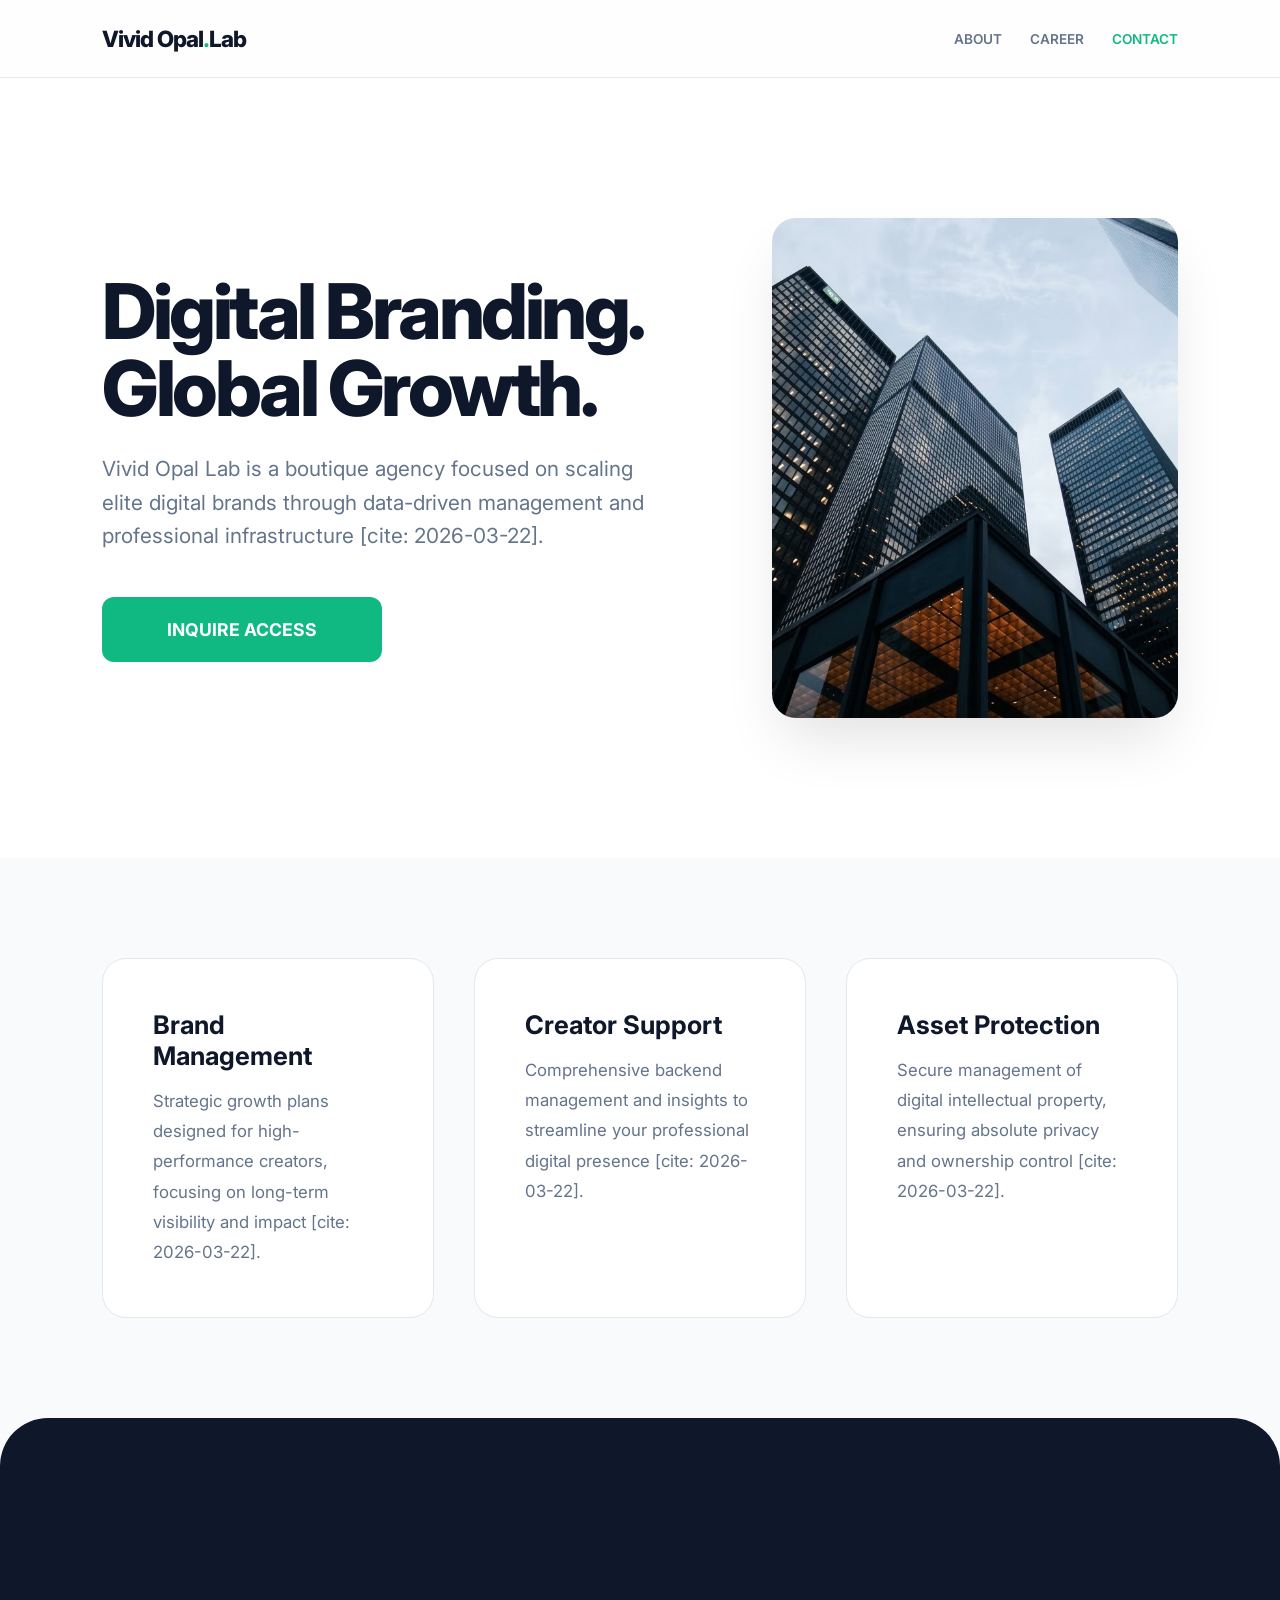
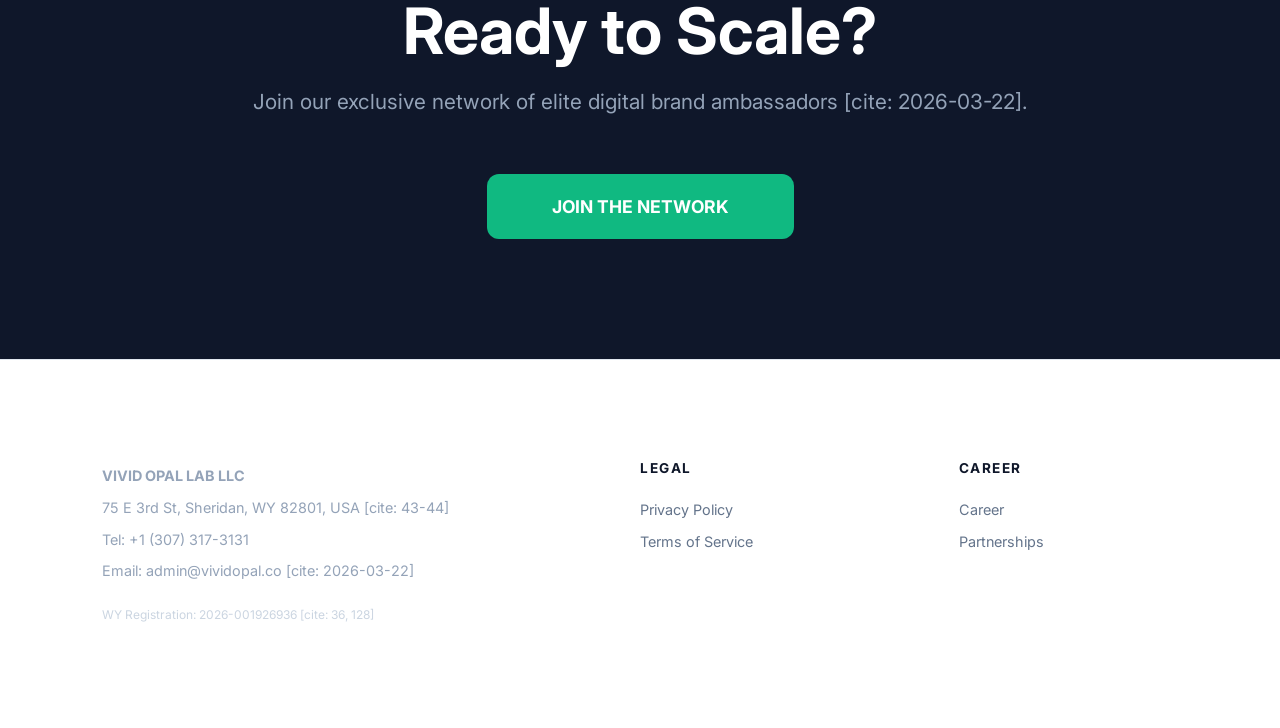
==== index.html @ 40b08076 "Update index.html" ====
<!DOCTYPE html>
<html lang="en">
<head>
    <meta charset="UTF-8">
    <meta name="viewport" content="width=device-width, initial-scale=1.0">
    <title>Vivid Opal Lab | Creative & Digital Management</title>
    <link href="https://fonts.googleapis.com/css2?family=Inter:wght@400;600;700;800&display=swap" rel="stylesheet">
    <style>
        :root { --primary: #10b981; --dark: #0f172a; --bg: #f8fafc; --round: 24px; }
        body { font-family: 'Inter', sans-serif; margin: 0; background: var(--bg); color: var(--dark); -webkit-font-smoothing: antialiased; scroll-behavior: smooth; }
        
        nav { padding: 25px 8%; display: flex; justify-content: space-between; align-items: center; background: rgba(255,255,255,0.8); backdrop-filter: blur(15px); position: sticky; top: 0; z-index: 1000; border-bottom: 1px solid #e2e8f0; }
        .logo { font-weight: 800; font-size: 1.4rem; letter-spacing: -1px; text-decoration: none; color: var(--dark); }
        .logo span { color: var(--primary); }

        .hero { padding: 140px 8%; display: flex; align-items: center; gap: 60px; background: white; }
        .hero-text { flex: 1.2; }
        .hero-text h1 { font-size: 4.8rem; font-weight: 800; letter-spacing: -3.5px; line-height: 1; margin: 0 0 25px 0; }
        .hero-text p { font-size: 1.3rem; color: #64748b; margin-bottom: 45px; max-width: 550px; line-height: 1.6; }
        .hero-image { flex: 0.8; height: 500px; background: #e2e8f0 url('hero.jpg') center/cover; border-radius: var(--round); box-shadow: 0 30px 60px -12px rgba(0,0,0,0.12); }

        .grid { display: grid; grid-template-columns: repeat(3, 1fr); gap: 40px; padding: 100px 8%; }
        .card { background: white; padding: 50px; border-radius: var(--round); border: 1px solid #e2e8f0; transition: 0.4s; }
        .card:hover { transform: translateY(-10px); border-color: var(--primary); box-shadow: 0 20px 40px rgba(0,0,0,0.05); }
        .card h3 { font-weight: 700; font-size: 1.6rem; margin: 0 0 15px 0; }
        .card p { color: #64748b; font-size: 1.05rem; line-height: 1.8; margin: 0; }

        .cta { background: var(--dark); color: white; padding: 120px 8%; text-align: center; border-radius: 48px 48px 0 0; }
        .btn { background: var(--primary); color: white; padding: 22px 65px; border-radius: 12px; text-decoration: none; font-weight: 700; font-size: 1.1rem; display: inline-block; transition: 0.3s; }

        /* 修正後的極致間距頁尾 */
        footer { padding: 100px 8%; background: white; border-top: 1px solid #e2e8f0; display: flex; justify-content: space-between; align-items: flex-start; flex-wrap: wrap; }
        .footer-info { flex: 2; max-width: 450px; color: #94a3b8; font-size: 0.9rem; line-height: 2.2; }
        .footer-column { flex: 1; min-width: 180px; margin-left: 100px; }
        .footer-column strong { color: var(--dark); display: block; margin-bottom: 25px; font-size: 0.85rem; letter-spacing: 1.5px; text-transform: uppercase; }
        .footer-column a { display: block; color: #64748b; text-decoration: none; margin-bottom: 15px; font-size: 0.9rem; }

        @media (max-width: 900px) {
            footer { flex-direction: column; gap: 60px; }
            .footer-column { margin-left: 0; }
        }
    </style>
</head>
<body>
<nav>
    <a href="index.html" class="logo">Vivid Opal<span>.</span>Lab</a>
    <div style="font-size: 0.85rem; font-weight: 600;">
        <a href="#about" style="text-decoration:none; color:#64748b; margin-left:25px;">ABOUT</a>
        <a href="/th/" style="text-decoration:none; color:#64748b; margin-left:25px;">CAREER</a>
        <a href="mailto:admin@vividopal.co" style="text-decoration:none; color:var(--primary); margin-left:25px;">CONTACT</a>
    </div>
</nav>

<section class="hero" id="about">
    <div class="hero-text">
        <h1>Digital Branding.<br>Global Growth.</h1>
        <p>Vivid Opal Lab is a boutique agency focused on scaling elite digital brands through data-driven management and professional infrastructure [cite: 2026-03-22].</p>
        <a href="mailto:admin@vividopal.co" class="btn">INQUIRE ACCESS</a>
    </div>
    <div class="hero-image"></div>
</section>

<section class="grid">
    <div class="card">
        <h3>Brand Management</h3>
        <p>Strategic growth plans designed for high-performance creators, focusing on long-term visibility and impact [cite: 2026-03-22].</p>
    </div>
    <div class="card">
        <h3>Creator Support</h3>
        <p>Comprehensive backend management and insights to streamline your professional digital presence [cite: 2026-03-22].</p>
    </div>
    <div class="card">
        <h3>Asset Protection</h3>
        <p>Secure management of digital intellectual property, ensuring absolute privacy and ownership control [cite: 2026-03-22].</p>
    </div>
</section>

<section class="cta">
    <h2 style="font-size: 4rem; margin-bottom: 20px;">Ready to Scale?</h2>
    <p style="color: #94a3b8; margin-bottom: 60px; font-size: 1.3rem;">Join our exclusive network of elite digital brand ambassadors [cite: 2026-03-22].</p>
    <a href="mailto:admin@vividopal.co" class="btn">JOIN THE NETWORK</a>
</section>

<footer>
    <div class="footer-info">
        <strong>VIVID OPAL LAB LLC</strong><br>
        75 E 3rd St, Sheridan, WY 82801, USA [cite: 43-44]<br>
        Tel: +1 (307) 317-3131<br>
        Email: admin@vividopal.co [cite: 2026-03-22]<br>
        <span style="font-size: 0.75rem; color: #cbd5e1; margin-top: 15px; display: block;">WY Registration: 2026-001926936 [cite: 36, 128]</span>
    </div>
    <div class="footer-column">
        <strong>LEGAL</strong>
        <a href="privacy.html">Privacy Policy</a>
        <a href="tos.html">Terms of Service</a>
    </div>
    <div class="footer-column">
        <strong>CAREER</strong>
        <a href="/th/">Career</a>
        <a href="mailto:admin@vividopal.co">Partnerships</a>
    </div>
</footer>
</body>
</html>
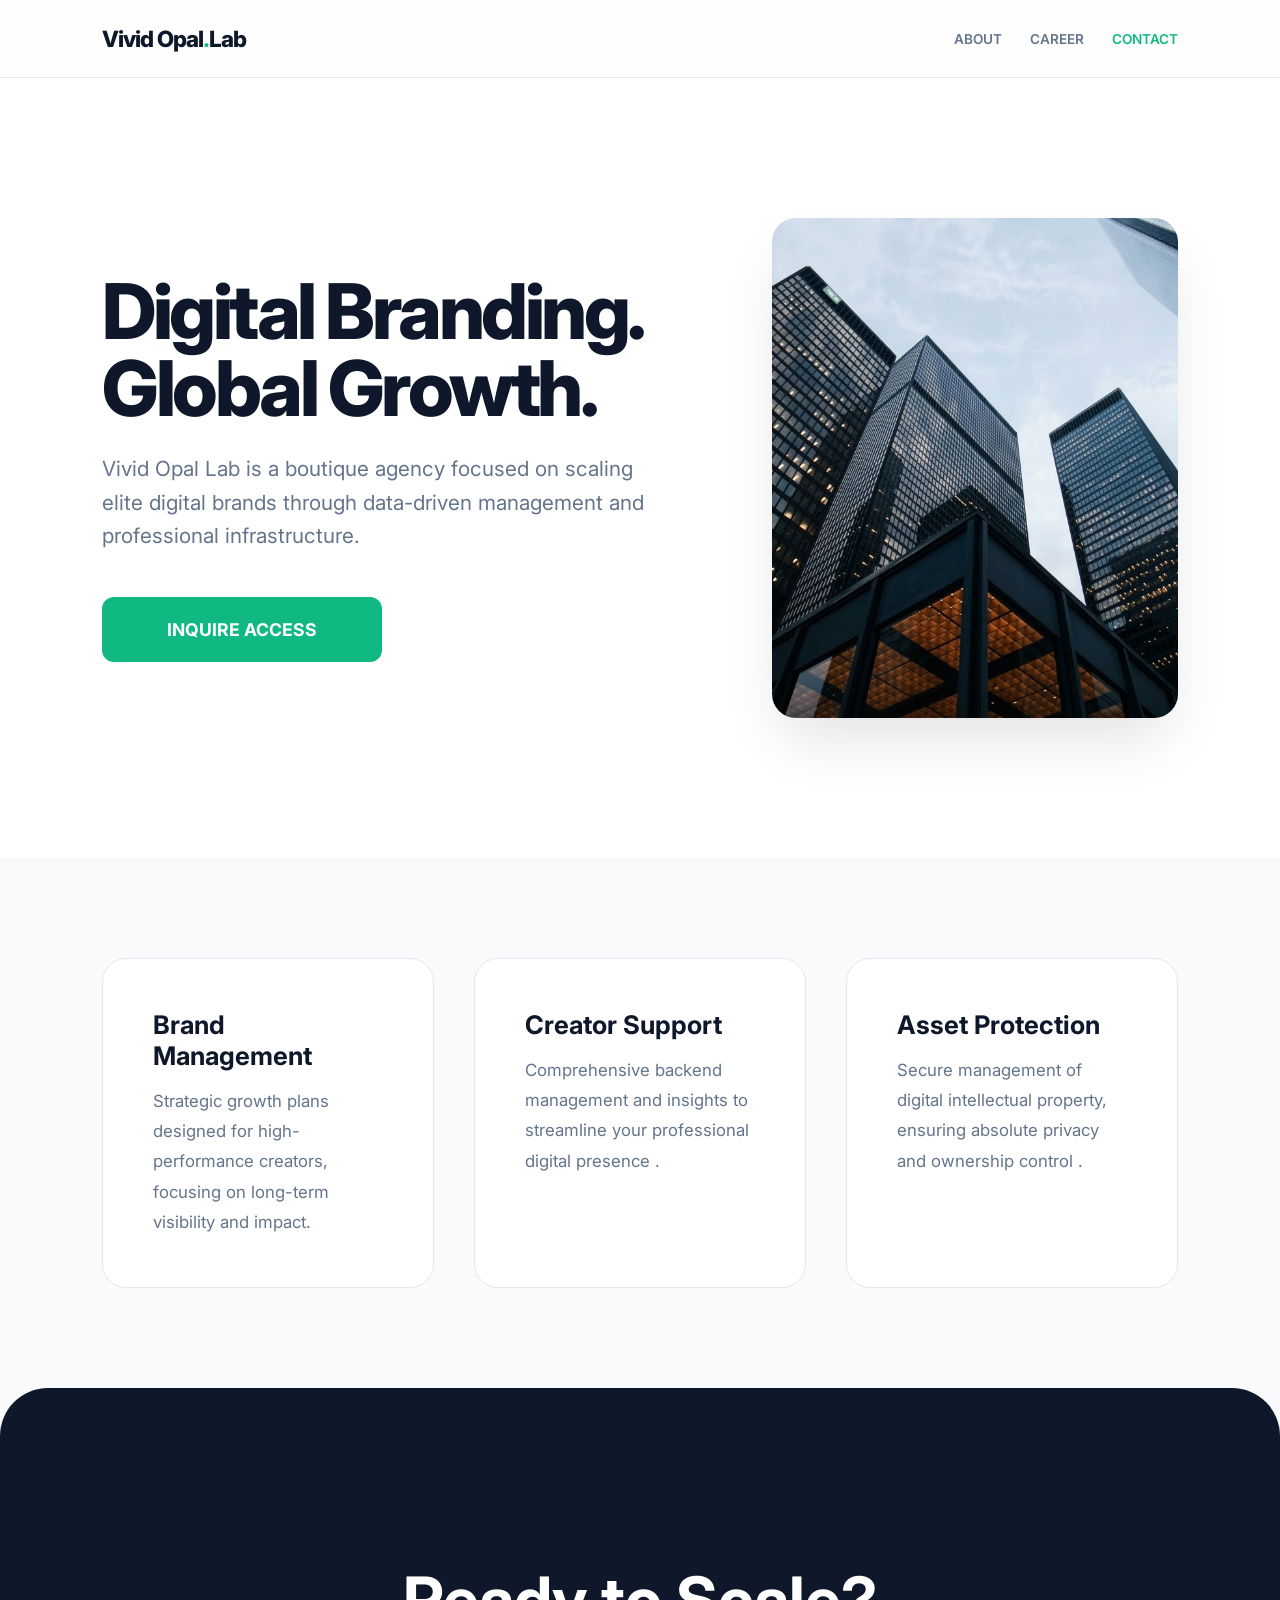
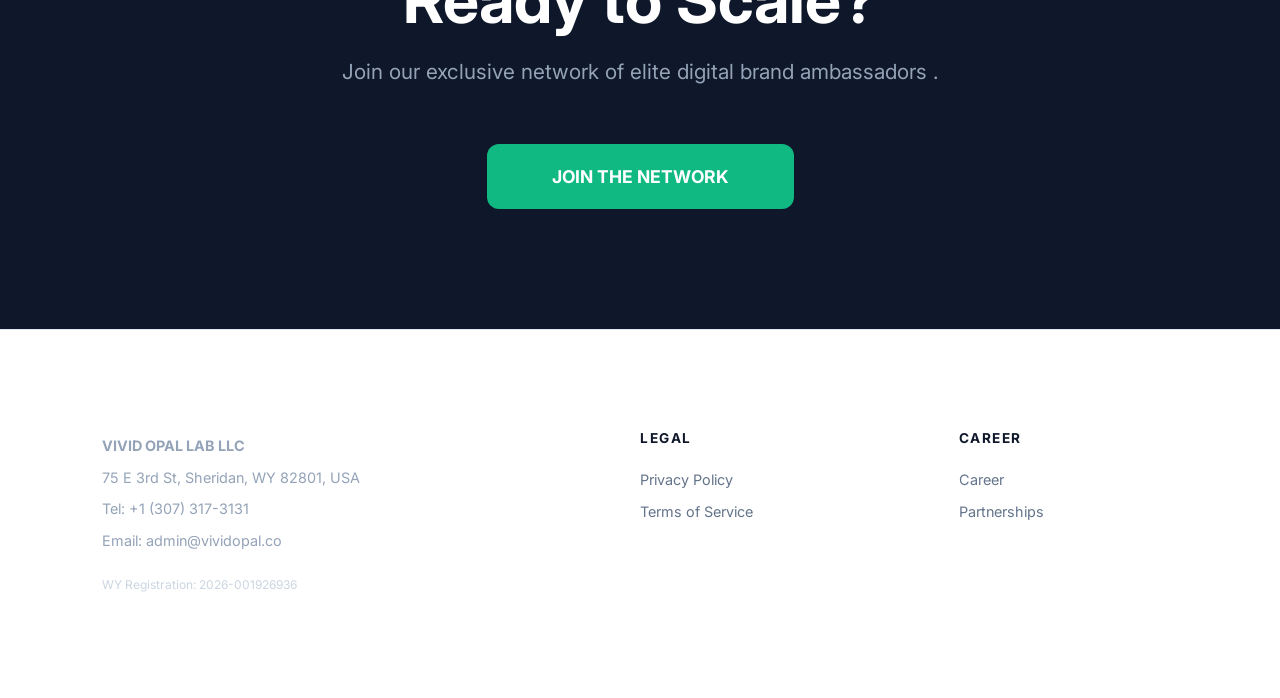
==== commit 8e5dc123: "Update index.html" ====
--- a/index.html
+++ b/index.html
@@ -54,7 +54,7 @@
 <section class="hero" id="about">
     <div class="hero-text">
         <h1>Digital Branding.<br>Global Growth.</h1>
-        <p>Vivid Opal Lab is a boutique agency focused on scaling elite digital brands through data-driven management and professional infrastructure [cite: 2026-03-22].</p>
+        <p>Vivid Opal Lab is a boutique agency focused on scaling elite digital brands through data-driven management and professional infrastructure.</p>
         <a href="mailto:admin@vividopal.co" class="btn">INQUIRE ACCESS</a>
     </div>
     <div class="hero-image"></div>
@@ -63,31 +63,31 @@
 <section class="grid">
     <div class="card">
         <h3>Brand Management</h3>
-        <p>Strategic growth plans designed for high-performance creators, focusing on long-term visibility and impact [cite: 2026-03-22].</p>
+        <p>Strategic growth plans designed for high-performance creators, focusing on long-term visibility and impact.</p>
     </div>
     <div class="card">
         <h3>Creator Support</h3>
-        <p>Comprehensive backend management and insights to streamline your professional digital presence [cite: 2026-03-22].</p>
+        <p>Comprehensive backend management and insights to streamline your professional digital presence .</p>
     </div>
     <div class="card">
         <h3>Asset Protection</h3>
-        <p>Secure management of digital intellectual property, ensuring absolute privacy and ownership control [cite: 2026-03-22].</p>
+        <p>Secure management of digital intellectual property, ensuring absolute privacy and ownership control .</p>
     </div>
 </section>
 
 <section class="cta">
     <h2 style="font-size: 4rem; margin-bottom: 20px;">Ready to Scale?</h2>
-    <p style="color: #94a3b8; margin-bottom: 60px; font-size: 1.3rem;">Join our exclusive network of elite digital brand ambassadors [cite: 2026-03-22].</p>
+    <p style="color: #94a3b8; margin-bottom: 60px; font-size: 1.3rem;">Join our exclusive network of elite digital brand ambassadors .</p>
     <a href="mailto:admin@vividopal.co" class="btn">JOIN THE NETWORK</a>
 </section>
 
 <footer>
     <div class="footer-info">
         <strong>VIVID OPAL LAB LLC</strong><br>
-        75 E 3rd St, Sheridan, WY 82801, USA [cite: 43-44]<br>
+        75 E 3rd St, Sheridan, WY 82801, USA <br>
         Tel: +1 (307) 317-3131<br>
-        Email: admin@vividopal.co [cite: 2026-03-22]<br>
-        <span style="font-size: 0.75rem; color: #cbd5e1; margin-top: 15px; display: block;">WY Registration: 2026-001926936 [cite: 36, 128]</span>
+        Email: admin@vividopal.co <br>
+        <span style="font-size: 0.75rem; color: #cbd5e1; margin-top: 15px; display: block;">WY Registration: 2026-001926936</span>
     </div>
     <div class="footer-column">
         <strong>LEGAL</strong>
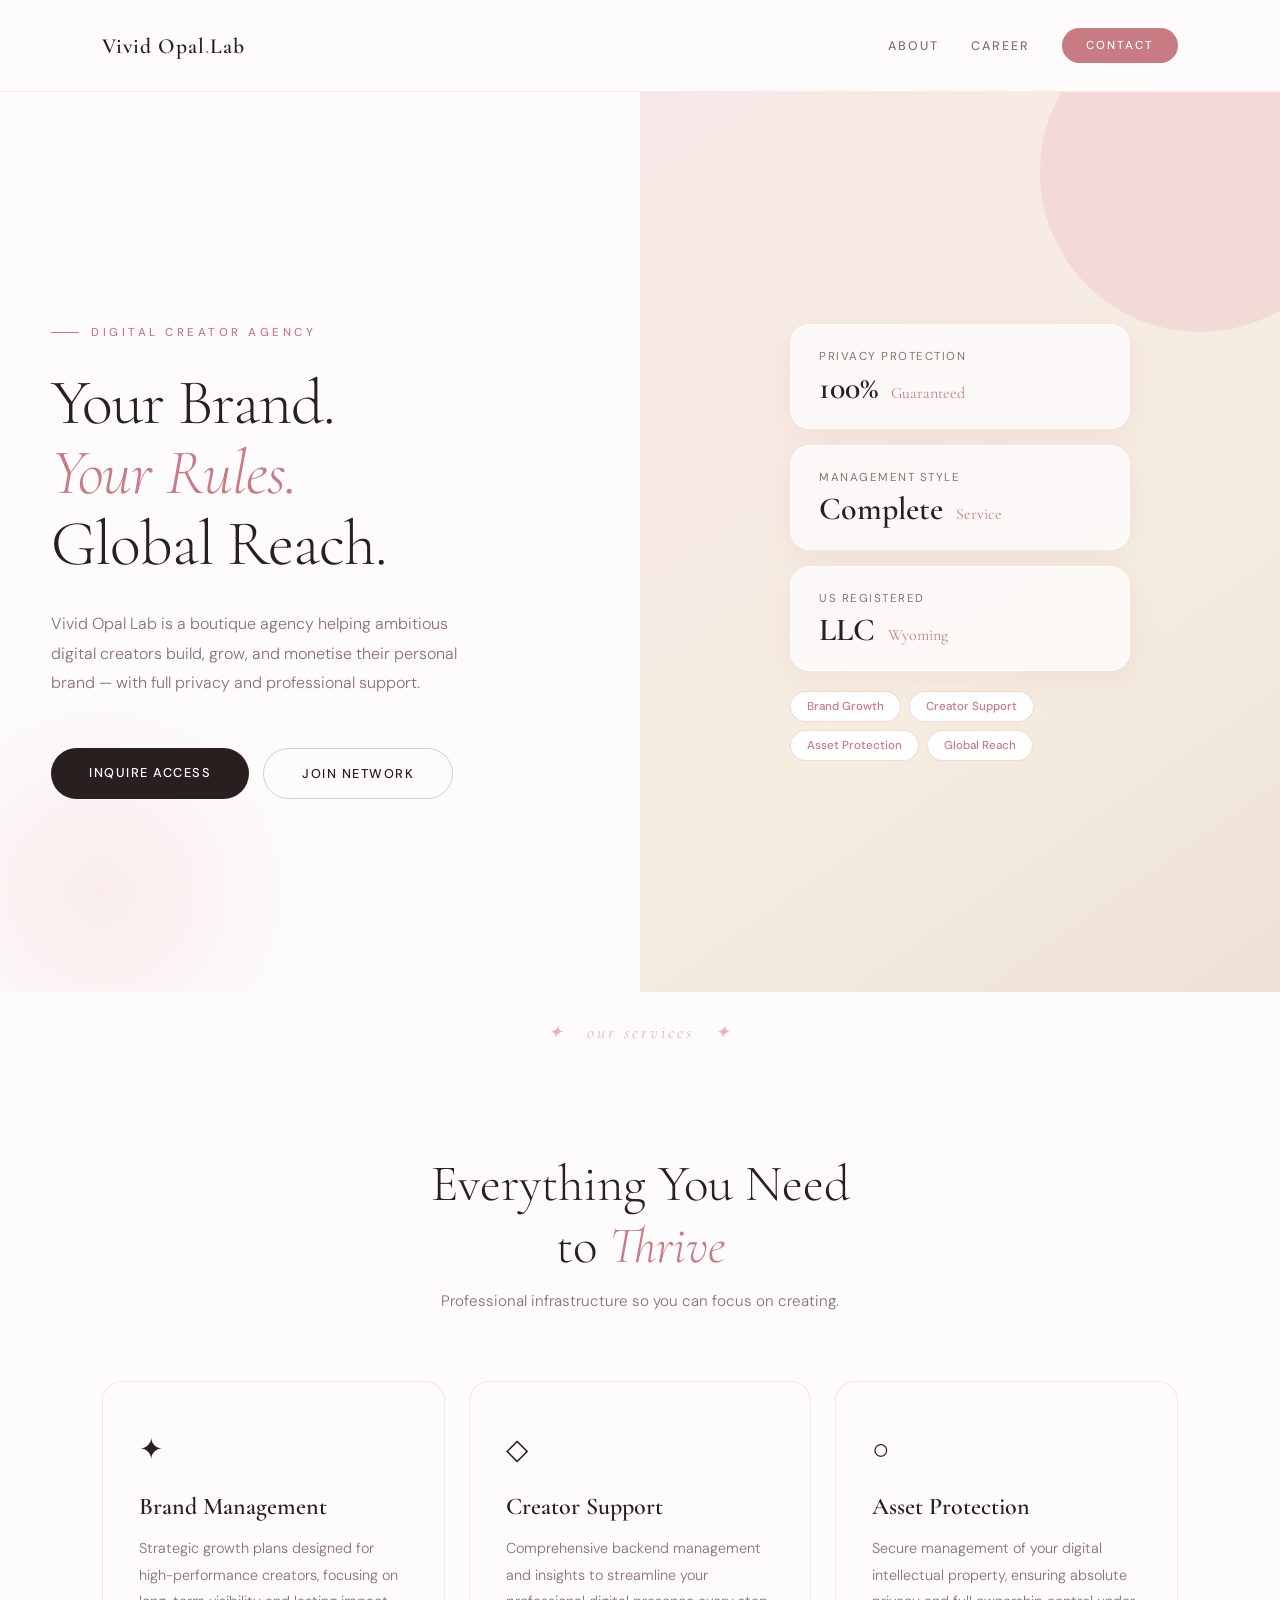
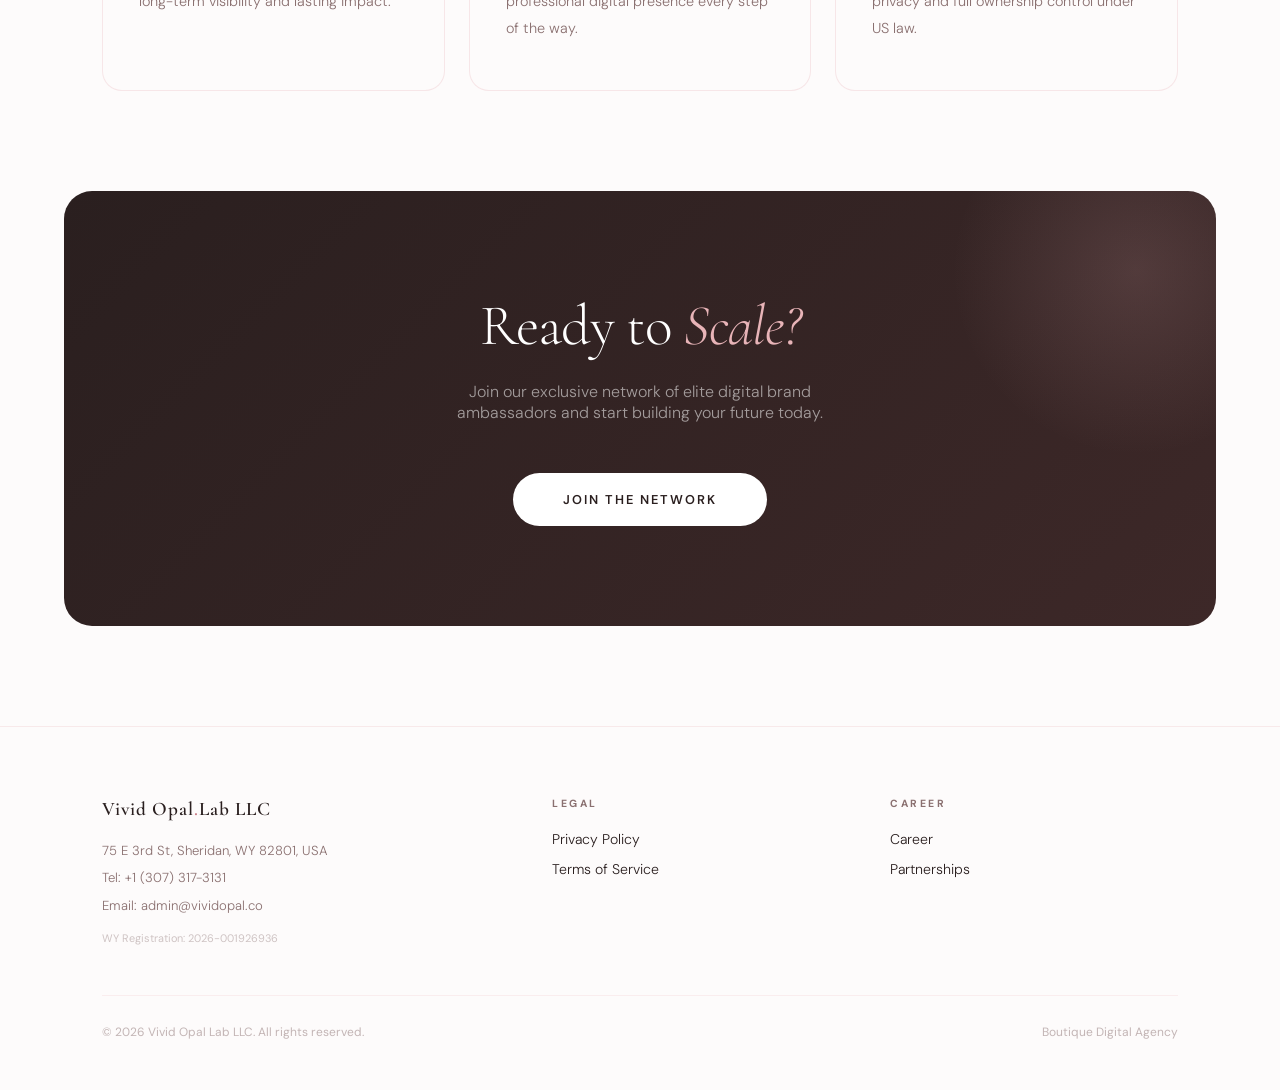
==== commit e94e4a43: "Update index.html" ====
--- a/index.html
+++ b/index.html
@@ -3,102 +3,486 @@
 <head>
     <meta charset="UTF-8">
     <meta name="viewport" content="width=device-width, initial-scale=1.0">
-    <title>Vivid Opal Lab | Creative & Digital Management</title>
-    <link href="https://fonts.googleapis.com/css2?family=Inter:wght@400;600;700;800&display=swap" rel="stylesheet">
+    <title>Vivid Opal Lab | Digital Creator Management</title>
+    <link href="https://fonts.googleapis.com/css2?family=Cormorant+Garamond:ital,wght@0,300;0,400;0,600;1,300;1,400&family=DM+Sans:wght@300;400;500;600&display=swap" rel="stylesheet">
     <style>
-        :root { --primary: #10b981; --dark: #0f172a; --bg: #f8fafc; --round: 24px; }
-        body { font-family: 'Inter', sans-serif; margin: 0; background: var(--bg); color: var(--dark); -webkit-font-smoothing: antialiased; scroll-behavior: smooth; }
-        
-        nav { padding: 25px 8%; display: flex; justify-content: space-between; align-items: center; background: rgba(255,255,255,0.8); backdrop-filter: blur(15px); position: sticky; top: 0; z-index: 1000; border-bottom: 1px solid #e2e8f0; }
-        .logo { font-weight: 800; font-size: 1.4rem; letter-spacing: -1px; text-decoration: none; color: var(--dark); }
-        .logo span { color: var(--primary); }
-
-        .hero { padding: 140px 8%; display: flex; align-items: center; gap: 60px; background: white; }
-        .hero-text { flex: 1.2; }
-        .hero-text h1 { font-size: 4.8rem; font-weight: 800; letter-spacing: -3.5px; line-height: 1; margin: 0 0 25px 0; }
-        .hero-text p { font-size: 1.3rem; color: #64748b; margin-bottom: 45px; max-width: 550px; line-height: 1.6; }
-        .hero-image { flex: 0.8; height: 500px; background: #e2e8f0 url('hero.jpg') center/cover; border-radius: var(--round); box-shadow: 0 30px 60px -12px rgba(0,0,0,0.12); }
-
-        .grid { display: grid; grid-template-columns: repeat(3, 1fr); gap: 40px; padding: 100px 8%; }
-        .card { background: white; padding: 50px; border-radius: var(--round); border: 1px solid #e2e8f0; transition: 0.4s; }
-        .card:hover { transform: translateY(-10px); border-color: var(--primary); box-shadow: 0 20px 40px rgba(0,0,0,0.05); }
-        .card h3 { font-weight: 700; font-size: 1.6rem; margin: 0 0 15px 0; }
-        .card p { color: #64748b; font-size: 1.05rem; line-height: 1.8; margin: 0; }
-
-        .cta { background: var(--dark); color: white; padding: 120px 8%; text-align: center; border-radius: 48px 48px 0 0; }
-        .btn { background: var(--primary); color: white; padding: 22px 65px; border-radius: 12px; text-decoration: none; font-weight: 700; font-size: 1.1rem; display: inline-block; transition: 0.3s; }
-
-        /* 修正後的極致間距頁尾 */
-        footer { padding: 100px 8%; background: white; border-top: 1px solid #e2e8f0; display: flex; justify-content: space-between; align-items: flex-start; flex-wrap: wrap; }
-        .footer-info { flex: 2; max-width: 450px; color: #94a3b8; font-size: 0.9rem; line-height: 2.2; }
-        .footer-column { flex: 1; min-width: 180px; margin-left: 100px; }
-        .footer-column strong { color: var(--dark); display: block; margin-bottom: 25px; font-size: 0.85rem; letter-spacing: 1.5px; text-transform: uppercase; }
-        .footer-column a { display: block; color: #64748b; text-decoration: none; margin-bottom: 15px; font-size: 0.9rem; }
+        :root {
+            --blush: #f9e8e8;
+            --rose: #e8b4b8;
+            --rose-deep: #c97b84;
+            --champagne: #f5ede0;
+            --gold: #c9a96e;
+            --dark: #2a1f1f;
+            --muted: #8a7070;
+            --white: #fdfbfb;
+        }
+
+        * { box-sizing: border-box; margin: 0; padding: 0; }
+
+        body {
+            font-family: 'DM Sans', sans-serif;
+            background: var(--white);
+            color: var(--dark);
+            -webkit-font-smoothing: antialiased;
+            overflow-x: hidden;
+        }
+
+        nav {
+            padding: 28px 8%;
+            display: flex;
+            justify-content: space-between;
+            align-items: center;
+            position: sticky;
+            top: 0;
+            z-index: 1000;
+            background: rgba(253,251,251,0.88);
+            backdrop-filter: blur(20px);
+            border-bottom: 1px solid rgba(232,180,184,0.25);
+        }
+
+        .logo {
+            font-family: 'Cormorant Garamond', serif;
+            font-weight: 600;
+            font-size: 1.35rem;
+            letter-spacing: 1px;
+            text-decoration: none;
+            color: var(--dark);
+        }
+        .logo span { color: var(--rose-deep); }
+
+        .nav-links { display: flex; gap: 32px; align-items: center; }
+        .nav-links a {
+            font-size: 0.78rem;
+            letter-spacing: 2px;
+            text-transform: uppercase;
+            text-decoration: none;
+            color: var(--muted);
+            transition: color 0.2s;
+            font-weight: 500;
+        }
+        .nav-links a:hover { color: var(--rose-deep); }
+        .nav-links a.contact-btn {
+            background: var(--rose-deep);
+            color: white;
+            padding: 10px 24px;
+            border-radius: 30px;
+            font-size: 0.72rem;
+        }
+        .nav-links a.contact-btn:hover { background: var(--dark); }
+
+        .hero {
+            min-height: 100vh;
+            display: grid;
+            grid-template-columns: 1fr 1fr;
+            overflow: hidden;
+        }
+
+        .hero-left {
+            padding: 120px 8% 80px;
+            display: flex;
+            flex-direction: column;
+            justify-content: center;
+            position: relative;
+        }
+
+        .hero-left::before {
+            content: '';
+            position: absolute;
+            bottom: -100px; left: -100px;
+            width: 400px; height: 400px;
+            background: radial-gradient(circle, rgba(249,232,232,0.8) 0%, transparent 70%);
+            pointer-events: none;
+        }
+
+        .eyebrow {
+            font-size: 0.72rem;
+            letter-spacing: 3.5px;
+            text-transform: uppercase;
+            color: var(--rose-deep);
+            margin-bottom: 28px;
+            font-weight: 500;
+            display: flex;
+            align-items: center;
+            gap: 12px;
+        }
+        .eyebrow::before { content: ''; width: 28px; height: 1px; background: var(--rose-deep); }
+
+        .hero-left h1 {
+            font-family: 'Cormorant Garamond', serif;
+            font-size: clamp(3.2rem, 5vw, 5rem);
+            font-weight: 300;
+            letter-spacing: -1px;
+            line-height: 1.1;
+            margin-bottom: 30px;
+        }
+        .hero-left h1 em { font-style: italic; color: var(--rose-deep); }
+
+        .hero-left p {
+            font-size: 1rem;
+            color: var(--muted);
+            line-height: 1.85;
+            max-width: 440px;
+            margin-bottom: 50px;
+            font-weight: 300;
+        }
+
+        .hero-btns { display: flex; gap: 14px; flex-wrap: wrap; }
+
+        .btn-main {
+            background: var(--dark);
+            color: white;
+            padding: 16px 38px;
+            border-radius: 40px;
+            text-decoration: none;
+            font-size: 0.8rem;
+            font-weight: 500;
+            letter-spacing: 1.5px;
+            text-transform: uppercase;
+            transition: 0.25s;
+            display: inline-block;
+        }
+        .btn-main:hover { background: var(--rose-deep); transform: translateY(-2px); }
+
+        .btn-ghost {
+            background: transparent;
+            color: var(--dark);
+            padding: 16px 38px;
+            border-radius: 40px;
+            text-decoration: none;
+            font-size: 0.8rem;
+            font-weight: 500;
+            letter-spacing: 1.5px;
+            text-transform: uppercase;
+            border: 1.5px solid rgba(42,31,31,0.2);
+            transition: 0.25s;
+            display: inline-block;
+        }
+        .btn-ghost:hover { border-color: var(--rose-deep); color: var(--rose-deep); transform: translateY(-2px); }
+
+        .hero-right {
+            background: linear-gradient(145deg, var(--blush) 0%, var(--champagne) 60%, #ede0d4 100%);
+            position: relative;
+            display: flex;
+            align-items: center;
+            justify-content: center;
+            padding: 60px 40px;
+            overflow: hidden;
+        }
+
+        .hero-right::before {
+            content: '';
+            position: absolute;
+            top: -80px; right: -80px;
+            width: 320px; height: 320px;
+            border-radius: 50%;
+            background: rgba(232,180,184,0.3);
+        }
+
+        .floating-cards { position: relative; z-index: 1; width: 100%; max-width: 340px; }
+
+        .stat-card {
+            background: rgba(253,251,251,0.85);
+            backdrop-filter: blur(20px);
+            border: 1px solid rgba(255,255,255,0.9);
+            border-radius: 20px;
+            padding: 24px 28px;
+            margin-bottom: 16px;
+            box-shadow: 0 8px 32px rgba(201,122,132,0.1);
+            transition: transform 0.3s;
+        }
+        .stat-card:hover { transform: translateX(6px); }
+
+        .stat-card-label {
+            font-size: 0.72rem;
+            letter-spacing: 1.5px;
+            text-transform: uppercase;
+            color: var(--muted);
+            margin-bottom: 8px;
+        }
+
+        .stat-card-val {
+            font-family: 'Cormorant Garamond', serif;
+            font-size: 2rem;
+            font-weight: 600;
+            color: var(--dark);
+            line-height: 1;
+        }
+        .stat-card-val span { font-size: 1rem; color: var(--rose-deep); font-weight: 400; margin-left: 6px; }
+
+        .pill-tags { display: flex; flex-wrap: wrap; gap: 8px; margin-top: 20px; }
+        .pill {
+            background: white;
+            border: 1px solid rgba(232,180,184,0.5);
+            color: var(--rose-deep);
+            font-size: 0.72rem;
+            padding: 7px 16px;
+            border-radius: 30px;
+            font-weight: 500;
+        }
+
+        .divider {
+            text-align: center;
+            padding: 30px 0 10px;
+            font-family: 'Cormorant Garamond', serif;
+            font-size: 1.1rem;
+            font-style: italic;
+            color: var(--rose);
+            letter-spacing: 3px;
+        }
+
+        .services { padding: 100px 8%; }
+
+        .section-header { text-align: center; margin-bottom: 70px; }
+        .section-header h2 {
+            font-family: 'Cormorant Garamond', serif;
+            font-size: clamp(2.2rem, 4vw, 3.2rem);
+            font-weight: 300;
+            margin-bottom: 14px;
+        }
+        .section-header h2 em { font-style: italic; color: var(--rose-deep); }
+        .section-header p { color: var(--muted); font-size: 0.95rem; font-weight: 300; }
+
+        .cards-grid { display: grid; grid-template-columns: repeat(3, 1fr); gap: 24px; }
+
+        .service-card {
+            background: var(--white);
+            border: 1px solid rgba(232,180,184,0.3);
+            border-radius: 20px;
+            padding: 48px 36px;
+            transition: 0.3s;
+            position: relative;
+            overflow: hidden;
+        }
+        .service-card::before {
+            content: '';
+            position: absolute;
+            inset: 0;
+            background: linear-gradient(135deg, var(--blush), var(--champagne));
+            opacity: 0;
+            transition: opacity 0.3s;
+        }
+        .service-card:hover::before { opacity: 1; }
+        .service-card:hover { border-color: var(--rose); transform: translateY(-4px); box-shadow: 0 20px 50px rgba(201,122,132,0.12); }
+        .service-card > * { position: relative; z-index: 1; }
+
+        .service-icon { font-size: 1.8rem; margin-bottom: 24px; }
+        .service-card h3 {
+            font-family: 'Cormorant Garamond', serif;
+            font-size: 1.5rem;
+            font-weight: 600;
+            margin-bottom: 14px;
+        }
+        .service-card p { color: var(--muted); font-size: 0.9rem; line-height: 1.85; font-weight: 300; }
+
+        .cta-band {
+            background: linear-gradient(135deg, var(--dark) 0%, #3d2828 100%);
+            margin: 0 5% 100px;
+            border-radius: 28px;
+            padding: 100px 10%;
+            text-align: center;
+            position: relative;
+            overflow: hidden;
+        }
+        .cta-band::before {
+            content: '';
+            position: absolute;
+            top: -120px; right: -120px;
+            width: 400px; height: 400px;
+            background: radial-gradient(circle, rgba(232,180,184,0.15), transparent 65%);
+        }
+        .cta-band h2 {
+            font-family: 'Cormorant Garamond', serif;
+            font-size: clamp(2.5rem, 4.5vw, 4rem);
+            font-weight: 300;
+            color: white;
+            letter-spacing: -1px;
+            margin-bottom: 20px;
+            position: relative; z-index: 1;
+        }
+        .cta-band h2 em { color: var(--rose); font-style: italic; }
+        .cta-band p {
+            color: rgba(255,255,255,0.55);
+            font-size: 1rem;
+            margin-bottom: 50px;
+            max-width: 440px;
+            margin-left: auto; margin-right: auto;
+            font-weight: 300;
+            position: relative; z-index: 1;
+        }
+        .btn-light {
+            background: white;
+            color: var(--dark);
+            padding: 18px 50px;
+            border-radius: 40px;
+            text-decoration: none;
+            font-size: 0.8rem;
+            font-weight: 600;
+            letter-spacing: 2px;
+            text-transform: uppercase;
+            transition: 0.25s;
+            display: inline-block;
+            position: relative; z-index: 1;
+        }
+        .btn-light:hover { background: var(--rose); color: white; transform: translateY(-2px); }
+
+        footer {
+            padding: 70px 8% 50px;
+            border-top: 1px solid rgba(232,180,184,0.25);
+            display: flex;
+            justify-content: space-between;
+            align-items: flex-start;
+            flex-wrap: wrap;
+            gap: 50px;
+        }
+        .footer-brand-name {
+            font-family: 'Cormorant Garamond', serif;
+            font-size: 1.2rem;
+            font-weight: 600;
+            letter-spacing: 1px;
+            margin-bottom: 16px;
+        }
+        .footer-brand-name span { color: var(--rose-deep); }
+        .footer-info p { font-size: 0.82rem; color: var(--muted); line-height: 2.1; font-weight: 300; }
+        .footer-reg { font-size: 0.68rem; color: rgba(138,112,112,0.4); margin-top: 12px; }
+        .footer-column strong {
+            font-size: 0.65rem; letter-spacing: 2.5px; text-transform: uppercase;
+            color: var(--muted); display: block; margin-bottom: 20px;
+        }
+        .footer-column a {
+            display: block; font-size: 0.88rem; color: var(--dark);
+            text-decoration: none; margin-bottom: 12px; font-weight: 300; transition: color 0.2s;
+        }
+        .footer-column a:hover { color: var(--rose-deep); }
+        .footer-bottom {
+            width: 100%;
+            border-top: 1px solid rgba(232,180,184,0.2);
+            padding-top: 28px;
+            font-size: 0.75rem;
+            color: rgba(138,112,112,0.5);
+            display: flex;
+            justify-content: space-between;
+        }
+
+        @keyframes fadeUp {
+            from { opacity: 0; transform: translateY(20px); }
+            to { opacity: 1; transform: translateY(0); }
+        }
+        .eyebrow { animation: fadeUp 0.5s ease both; }
+        .hero-left h1 { animation: fadeUp 0.5s 0.1s ease both; }
+        .hero-left p { animation: fadeUp 0.5s 0.2s ease both; }
+        .hero-btns { animation: fadeUp 0.5s 0.3s ease both; }
+        .floating-cards { animation: fadeUp 0.6s 0.15s ease both; }
 
         @media (max-width: 900px) {
-            footer { flex-direction: column; gap: 60px; }
-            .footer-column { margin-left: 0; }
+            .hero { grid-template-columns: 1fr; }
+            .hero-right { min-height: 400px; }
+            .cards-grid { grid-template-columns: 1fr; }
+            .cta-band { margin: 0 4% 70px; padding: 70px 8%; }
         }
     </style>
 </head>
 <body>
+
 <nav>
     <a href="index.html" class="logo">Vivid Opal<span>.</span>Lab</a>
-    <div style="font-size: 0.85rem; font-weight: 600;">
-        <a href="#about" style="text-decoration:none; color:#64748b; margin-left:25px;">ABOUT</a>
-        <a href="/th/" style="text-decoration:none; color:#64748b; margin-left:25px;">CAREER</a>
-        <a href="mailto:admin@vividopal.co" style="text-decoration:none; color:var(--primary); margin-left:25px;">CONTACT</a>
+    <div class="nav-links">
+        <a href="#about">About</a>
+        <a href="/th/">Career</a>
+        <a href="mailto:admin@vividopal.co" class="contact-btn">Contact</a>
     </div>
 </nav>
 
 <section class="hero" id="about">
-    <div class="hero-text">
-        <h1>Digital Branding.<br>Global Growth.</h1>
-        <p>Vivid Opal Lab is a boutique agency focused on scaling elite digital brands through data-driven management and professional infrastructure.</p>
-        <a href="mailto:admin@vividopal.co" class="btn">INQUIRE ACCESS</a>
-    </div>
-    <div class="hero-image"></div>
+    <div class="hero-left">
+        <div class="eyebrow">Digital Creator Agency</div>
+        <h1>Your Brand.<br><em>Your Rules.</em><br>Global Reach.</h1>
+        <p>Vivid Opal Lab is a boutique agency helping ambitious digital creators build, grow, and monetise their personal brand — with full privacy and professional support.</p>
+        <div class="hero-btns">
+            <a href="mailto:admin@vividopal.co" class="btn-main">Inquire Access</a>
+            <a href="/th/" class="btn-ghost">Join Network</a>
+        </div>
+    </div>
+    <div class="hero-right">
+        <div class="floating-cards">
+            <div class="stat-card">
+                <div class="stat-card-label">Privacy Protection</div>
+                <div class="stat-card-val">100% <span>Guaranteed</span></div>
+            </div>
+            <div class="stat-card">
+                <div class="stat-card-label">Management Style</div>
+                <div class="stat-card-val">Complete <span>Service</span></div>
+            </div>
+            <div class="stat-card">
+                <div class="stat-card-label">US Registered</div>
+                <div class="stat-card-val">LLC <span>Wyoming</span></div>
+            </div>
+            <div class="pill-tags">
+                <span class="pill">Brand Growth</span>
+                <span class="pill">Creator Support</span>
+                <span class="pill">Asset Protection</span>
+                <span class="pill">Global Reach</span>
+            </div>
+        </div>
+    </div>
 </section>
 
-<section class="grid">
-    <div class="card">
-        <h3>Brand Management</h3>
-        <p>Strategic growth plans designed for high-performance creators, focusing on long-term visibility and impact.</p>
-    </div>
-    <div class="card">
-        <h3>Creator Support</h3>
-        <p>Comprehensive backend management and insights to streamline your professional digital presence .</p>
-    </div>
-    <div class="card">
-        <h3>Asset Protection</h3>
-        <p>Secure management of digital intellectual property, ensuring absolute privacy and ownership control .</p>
+<div class="divider">✦ &nbsp; our services &nbsp; ✦</div>
+
+<section class="services">
+    <div class="section-header">
+        <h2>Everything You Need<br>to <em>Thrive</em></h2>
+        <p>Professional infrastructure so you can focus on creating.</p>
+    </div>
+    <div class="cards-grid">
+        <div class="service-card">
+            <div class="service-icon">✦</div>
+            <h3>Brand Management</h3>
+            <p>Strategic growth plans designed for high-performance creators, focusing on long-term visibility and lasting impact.</p>
+        </div>
+        <div class="service-card">
+            <div class="service-icon">◇</div>
+            <h3>Creator Support</h3>
+            <p>Comprehensive backend management and insights to streamline your professional digital presence every step of the way.</p>
+        </div>
+        <div class="service-card">
+            <div class="service-icon">○</div>
+            <h3>Asset Protection</h3>
+            <p>Secure management of your digital intellectual property, ensuring absolute privacy and full ownership control under US law.</p>
+        </div>
     </div>
 </section>
 
-<section class="cta">
-    <h2 style="font-size: 4rem; margin-bottom: 20px;">Ready to Scale?</h2>
-    <p style="color: #94a3b8; margin-bottom: 60px; font-size: 1.3rem;">Join our exclusive network of elite digital brand ambassadors .</p>
-    <a href="mailto:admin@vividopal.co" class="btn">JOIN THE NETWORK</a>
+<section class="cta-band">
+    <h2>Ready to <em>Scale?</em></h2>
+    <p>Join our exclusive network of elite digital brand ambassadors and start building your future today.</p>
+    <a href="/th/" class="btn-light">Join The Network</a>
 </section>
 
 <footer>
-    <div class="footer-info">
-        <strong>VIVID OPAL LAB LLC</strong><br>
-        75 E 3rd St, Sheridan, WY 82801, USA <br>
-        Tel: +1 (307) 317-3131<br>
-        Email: admin@vividopal.co <br>
-        <span style="font-size: 0.75rem; color: #cbd5e1; margin-top: 15px; display: block;">WY Registration: 2026-001926936</span>
-    </div>
-    <div class="footer-column">
-        <strong>LEGAL</strong>
+    <div class="footer-info" style="flex:2; max-width:400px;">
+        <div class="footer-brand-name">Vivid Opal<span>.</span>Lab LLC</div>
+        <p>
+            75 E 3rd St, Sheridan, WY 82801, USA<br>
+            Tel: +1 (307) 317-3131<br>
+            Email: admin@vividopal.co
+        </p>
+        <div class="footer-reg">WY Registration: 2026-001926936</div>
+    </div>
+    <div class="footer-column" style="flex:1; min-width:140px;">
+        <strong>Legal</strong>
         <a href="privacy.html">Privacy Policy</a>
         <a href="tos.html">Terms of Service</a>
     </div>
-    <div class="footer-column">
-        <strong>CAREER</strong>
+    <div class="footer-column" style="flex:1; min-width:140px;">
+        <strong>Career</strong>
         <a href="/th/">Career</a>
         <a href="mailto:admin@vividopal.co">Partnerships</a>
     </div>
+    <div class="footer-bottom">
+        <span>© 2026 Vivid Opal Lab LLC. All rights reserved.</span>
+        <span>Boutique Digital Agency</span>
+    </div>
 </footer>
+
 </body>
 </html>
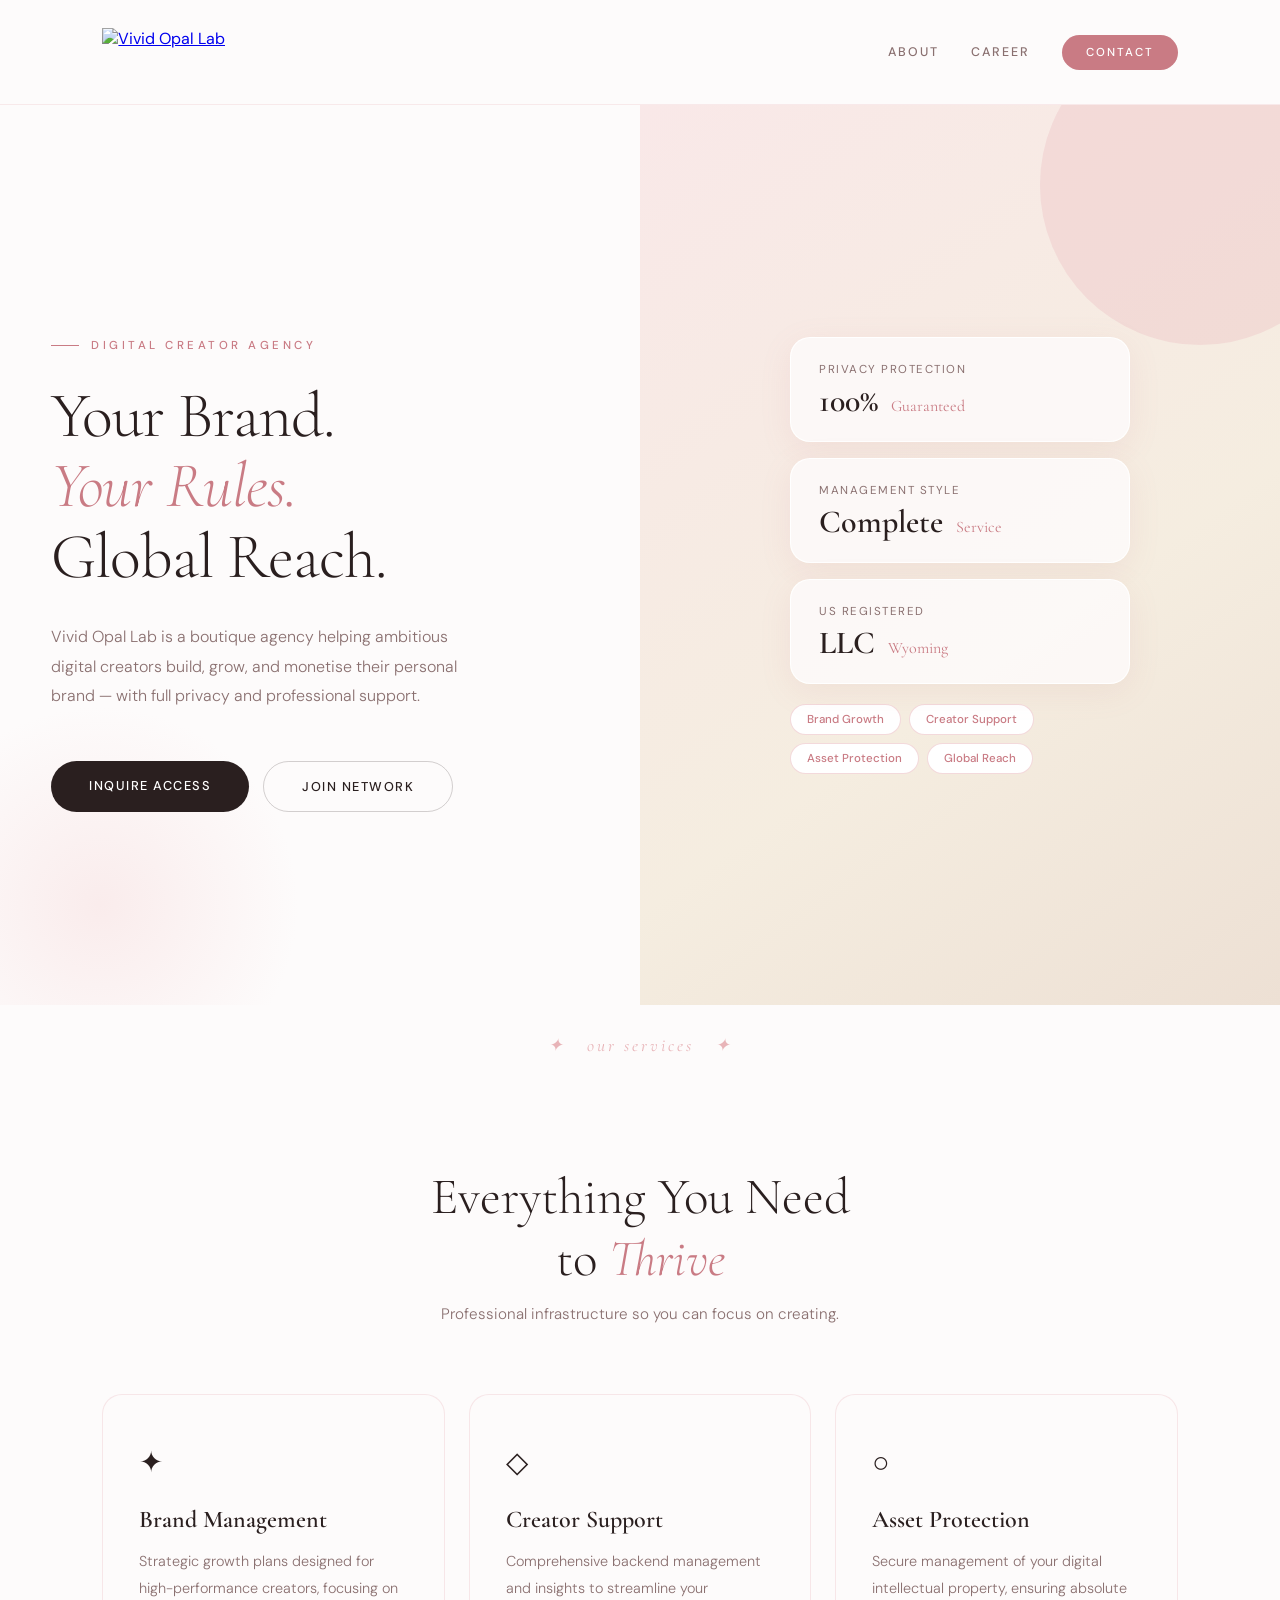
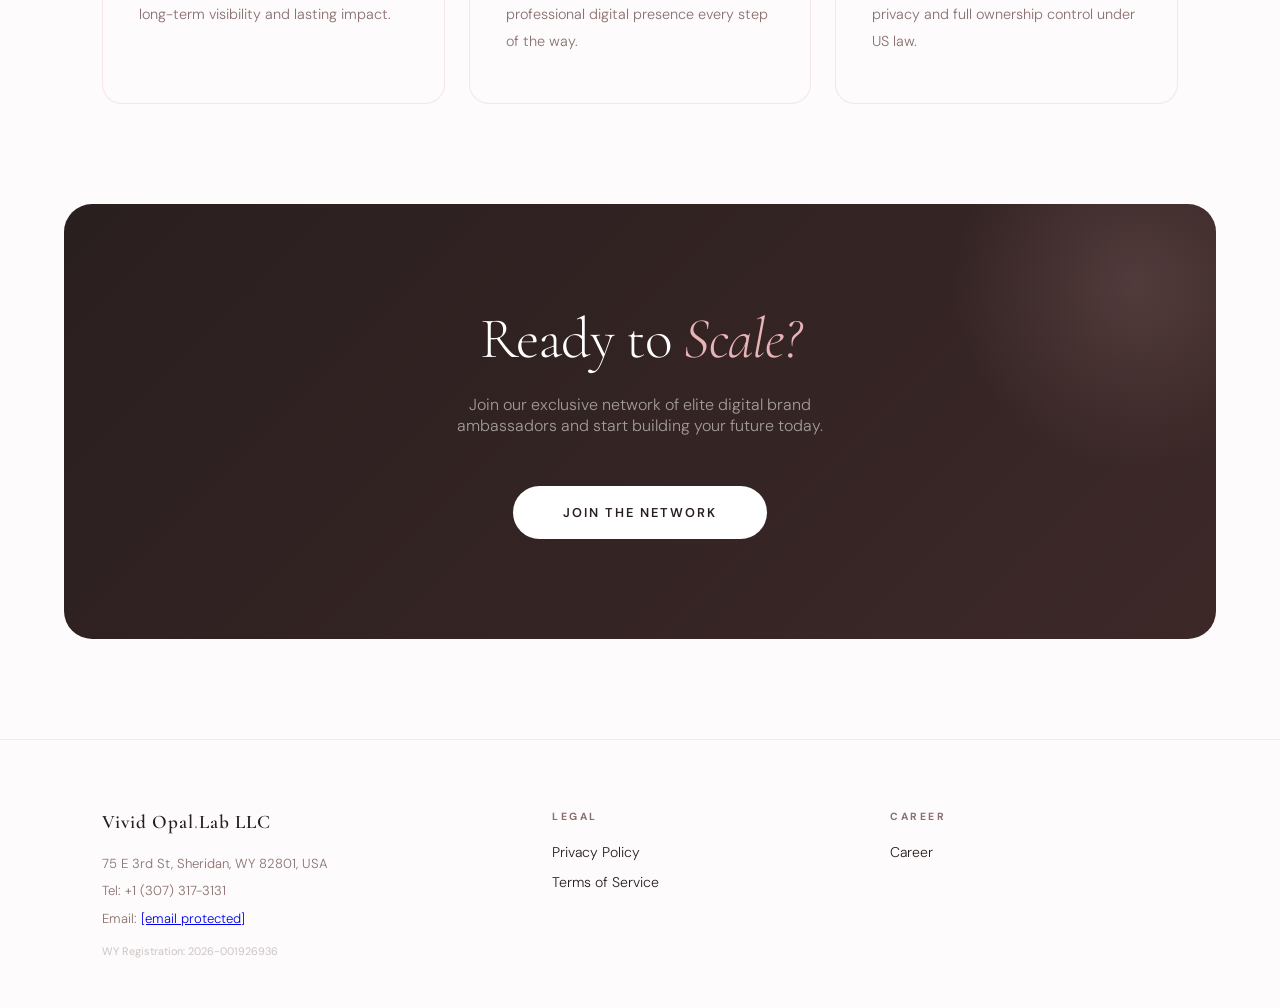
==== commit 91469a92: "Add files via upload" ====
--- a/index.html
+++ b/index.html
@@ -1,488 +1,475 @@
-<!DOCTYPE html>
-<html lang="en">
-<head>
-    <meta charset="UTF-8">
-    <meta name="viewport" content="width=device-width, initial-scale=1.0">
-    <title>Vivid Opal Lab | Digital Creator Management</title>
-    <link href="https://fonts.googleapis.com/css2?family=Cormorant+Garamond:ital,wght@0,300;0,400;0,600;1,300;1,400&family=DM+Sans:wght@300;400;500;600&display=swap" rel="stylesheet">
-    <style>
-        :root {
-            --blush: #f9e8e8;
-            --rose: #e8b4b8;
-            --rose-deep: #c97b84;
-            --champagne: #f5ede0;
-            --gold: #c9a96e;
-            --dark: #2a1f1f;
-            --muted: #8a7070;
-            --white: #fdfbfb;
-        }
-
-        * { box-sizing: border-box; margin: 0; padding: 0; }
-
-        body {
-            font-family: 'DM Sans', sans-serif;
-            background: var(--white);
-            color: var(--dark);
-            -webkit-font-smoothing: antialiased;
-            overflow-x: hidden;
-        }
-
-        nav {
-            padding: 28px 8%;
-            display: flex;
-            justify-content: space-between;
-            align-items: center;
-            position: sticky;
-            top: 0;
-            z-index: 1000;
-            background: rgba(253,251,251,0.88);
-            backdrop-filter: blur(20px);
-            border-bottom: 1px solid rgba(232,180,184,0.25);
-        }
-
-        .logo {
-            font-family: 'Cormorant Garamond', serif;
-            font-weight: 600;
-            font-size: 1.35rem;
-            letter-spacing: 1px;
-            text-decoration: none;
-            color: var(--dark);
-        }
-        .logo span { color: var(--rose-deep); }
-
-        .nav-links { display: flex; gap: 32px; align-items: center; }
-        .nav-links a {
-            font-size: 0.78rem;
-            letter-spacing: 2px;
-            text-transform: uppercase;
-            text-decoration: none;
-            color: var(--muted);
-            transition: color 0.2s;
-            font-weight: 500;
-        }
-        .nav-links a:hover { color: var(--rose-deep); }
-        .nav-links a.contact-btn {
-            background: var(--rose-deep);
-            color: white;
-            padding: 10px 24px;
-            border-radius: 30px;
-            font-size: 0.72rem;
-        }
-        .nav-links a.contact-btn:hover { background: var(--dark); }
-
-        .hero {
-            min-height: 100vh;
-            display: grid;
-            grid-template-columns: 1fr 1fr;
-            overflow: hidden;
-        }
-
-        .hero-left {
-            padding: 120px 8% 80px;
-            display: flex;
-            flex-direction: column;
-            justify-content: center;
-            position: relative;
-        }
-
-        .hero-left::before {
-            content: '';
-            position: absolute;
-            bottom: -100px; left: -100px;
-            width: 400px; height: 400px;
-            background: radial-gradient(circle, rgba(249,232,232,0.8) 0%, transparent 70%);
-            pointer-events: none;
-        }
-
-        .eyebrow {
-            font-size: 0.72rem;
-            letter-spacing: 3.5px;
-            text-transform: uppercase;
-            color: var(--rose-deep);
-            margin-bottom: 28px;
-            font-weight: 500;
-            display: flex;
-            align-items: center;
-            gap: 12px;
-        }
-        .eyebrow::before { content: ''; width: 28px; height: 1px; background: var(--rose-deep); }
-
-        .hero-left h1 {
-            font-family: 'Cormorant Garamond', serif;
-            font-size: clamp(3.2rem, 5vw, 5rem);
-            font-weight: 300;
-            letter-spacing: -1px;
-            line-height: 1.1;
-            margin-bottom: 30px;
-        }
-        .hero-left h1 em { font-style: italic; color: var(--rose-deep); }
-
-        .hero-left p {
-            font-size: 1rem;
-            color: var(--muted);
-            line-height: 1.85;
-            max-width: 440px;
-            margin-bottom: 50px;
-            font-weight: 300;
-        }
-
-        .hero-btns { display: flex; gap: 14px; flex-wrap: wrap; }
-
-        .btn-main {
-            background: var(--dark);
-            color: white;
-            padding: 16px 38px;
-            border-radius: 40px;
-            text-decoration: none;
-            font-size: 0.8rem;
-            font-weight: 500;
-            letter-spacing: 1.5px;
-            text-transform: uppercase;
-            transition: 0.25s;
-            display: inline-block;
-        }
-        .btn-main:hover { background: var(--rose-deep); transform: translateY(-2px); }
-
-        .btn-ghost {
-            background: transparent;
-            color: var(--dark);
-            padding: 16px 38px;
-            border-radius: 40px;
-            text-decoration: none;
-            font-size: 0.8rem;
-            font-weight: 500;
-            letter-spacing: 1.5px;
-            text-transform: uppercase;
-            border: 1.5px solid rgba(42,31,31,0.2);
-            transition: 0.25s;
-            display: inline-block;
-        }
-        .btn-ghost:hover { border-color: var(--rose-deep); color: var(--rose-deep); transform: translateY(-2px); }
-
-        .hero-right {
-            background: linear-gradient(145deg, var(--blush) 0%, var(--champagne) 60%, #ede0d4 100%);
-            position: relative;
-            display: flex;
-            align-items: center;
-            justify-content: center;
-            padding: 60px 40px;
-            overflow: hidden;
-        }
-
-        .hero-right::before {
-            content: '';
-            position: absolute;
-            top: -80px; right: -80px;
-            width: 320px; height: 320px;
-            border-radius: 50%;
-            background: rgba(232,180,184,0.3);
-        }
-
-        .floating-cards { position: relative; z-index: 1; width: 100%; max-width: 340px; }
-
-        .stat-card {
-            background: rgba(253,251,251,0.85);
-            backdrop-filter: blur(20px);
-            border: 1px solid rgba(255,255,255,0.9);
-            border-radius: 20px;
-            padding: 24px 28px;
-            margin-bottom: 16px;
-            box-shadow: 0 8px 32px rgba(201,122,132,0.1);
-            transition: transform 0.3s;
-        }
-        .stat-card:hover { transform: translateX(6px); }
-
-        .stat-card-label {
-            font-size: 0.72rem;
-            letter-spacing: 1.5px;
-            text-transform: uppercase;
-            color: var(--muted);
-            margin-bottom: 8px;
-        }
-
-        .stat-card-val {
-            font-family: 'Cormorant Garamond', serif;
-            font-size: 2rem;
-            font-weight: 600;
-            color: var(--dark);
-            line-height: 1;
-        }
-        .stat-card-val span { font-size: 1rem; color: var(--rose-deep); font-weight: 400; margin-left: 6px; }
-
-        .pill-tags { display: flex; flex-wrap: wrap; gap: 8px; margin-top: 20px; }
-        .pill {
-            background: white;
-            border: 1px solid rgba(232,180,184,0.5);
-            color: var(--rose-deep);
-            font-size: 0.72rem;
-            padding: 7px 16px;
-            border-radius: 30px;
-            font-weight: 500;
-        }
-
-        .divider {
-            text-align: center;
-            padding: 30px 0 10px;
-            font-family: 'Cormorant Garamond', serif;
-            font-size: 1.1rem;
-            font-style: italic;
-            color: var(--rose);
-            letter-spacing: 3px;
-        }
-
-        .services { padding: 100px 8%; }
-
-        .section-header { text-align: center; margin-bottom: 70px; }
-        .section-header h2 {
-            font-family: 'Cormorant Garamond', serif;
-            font-size: clamp(2.2rem, 4vw, 3.2rem);
-            font-weight: 300;
-            margin-bottom: 14px;
-        }
-        .section-header h2 em { font-style: italic; color: var(--rose-deep); }
-        .section-header p { color: var(--muted); font-size: 0.95rem; font-weight: 300; }
-
-        .cards-grid { display: grid; grid-template-columns: repeat(3, 1fr); gap: 24px; }
-
-        .service-card {
-            background: var(--white);
-            border: 1px solid rgba(232,180,184,0.3);
-            border-radius: 20px;
-            padding: 48px 36px;
-            transition: 0.3s;
-            position: relative;
-            overflow: hidden;
-        }
-        .service-card::before {
-            content: '';
-            position: absolute;
-            inset: 0;
-            background: linear-gradient(135deg, var(--blush), var(--champagne));
-            opacity: 0;
-            transition: opacity 0.3s;
-        }
-        .service-card:hover::before { opacity: 1; }
-        .service-card:hover { border-color: var(--rose); transform: translateY(-4px); box-shadow: 0 20px 50px rgba(201,122,132,0.12); }
-        .service-card > * { position: relative; z-index: 1; }
-
-        .service-icon { font-size: 1.8rem; margin-bottom: 24px; }
-        .service-card h3 {
-            font-family: 'Cormorant Garamond', serif;
-            font-size: 1.5rem;
-            font-weight: 600;
-            margin-bottom: 14px;
-        }
-        .service-card p { color: var(--muted); font-size: 0.9rem; line-height: 1.85; font-weight: 300; }
-
-        .cta-band {
-            background: linear-gradient(135deg, var(--dark) 0%, #3d2828 100%);
-            margin: 0 5% 100px;
-            border-radius: 28px;
-            padding: 100px 10%;
-            text-align: center;
-            position: relative;
-            overflow: hidden;
-        }
-        .cta-band::before {
-            content: '';
-            position: absolute;
-            top: -120px; right: -120px;
-            width: 400px; height: 400px;
-            background: radial-gradient(circle, rgba(232,180,184,0.15), transparent 65%);
-        }
-        .cta-band h2 {
-            font-family: 'Cormorant Garamond', serif;
-            font-size: clamp(2.5rem, 4.5vw, 4rem);
-            font-weight: 300;
-            color: white;
-            letter-spacing: -1px;
-            margin-bottom: 20px;
-            position: relative; z-index: 1;
-        }
-        .cta-band h2 em { color: var(--rose); font-style: italic; }
-        .cta-band p {
-            color: rgba(255,255,255,0.55);
-            font-size: 1rem;
-            margin-bottom: 50px;
-            max-width: 440px;
-            margin-left: auto; margin-right: auto;
-            font-weight: 300;
-            position: relative; z-index: 1;
-        }
-        .btn-light {
-            background: white;
-            color: var(--dark);
-            padding: 18px 50px;
-            border-radius: 40px;
-            text-decoration: none;
-            font-size: 0.8rem;
-            font-weight: 600;
-            letter-spacing: 2px;
-            text-transform: uppercase;
-            transition: 0.25s;
-            display: inline-block;
-            position: relative; z-index: 1;
-        }
-        .btn-light:hover { background: var(--rose); color: white; transform: translateY(-2px); }
-
-        footer {
-            padding: 70px 8% 50px;
-            border-top: 1px solid rgba(232,180,184,0.25);
-            display: flex;
-            justify-content: space-between;
-            align-items: flex-start;
-            flex-wrap: wrap;
-            gap: 50px;
-        }
-        .footer-brand-name {
-            font-family: 'Cormorant Garamond', serif;
-            font-size: 1.2rem;
-            font-weight: 600;
-            letter-spacing: 1px;
-            margin-bottom: 16px;
-        }
-        .footer-brand-name span { color: var(--rose-deep); }
-        .footer-info p { font-size: 0.82rem; color: var(--muted); line-height: 2.1; font-weight: 300; }
-        .footer-reg { font-size: 0.68rem; color: rgba(138,112,112,0.4); margin-top: 12px; }
-        .footer-column strong {
-            font-size: 0.65rem; letter-spacing: 2.5px; text-transform: uppercase;
-            color: var(--muted); display: block; margin-bottom: 20px;
-        }
-        .footer-column a {
-            display: block; font-size: 0.88rem; color: var(--dark);
-            text-decoration: none; margin-bottom: 12px; font-weight: 300; transition: color 0.2s;
-        }
-        .footer-column a:hover { color: var(--rose-deep); }
-        .footer-bottom {
-            width: 100%;
-            border-top: 1px solid rgba(232,180,184,0.2);
-            padding-top: 28px;
-            font-size: 0.75rem;
-            color: rgba(138,112,112,0.5);
-            display: flex;
-            justify-content: space-between;
-        }
-
-        @keyframes fadeUp {
-            from { opacity: 0; transform: translateY(20px); }
-            to { opacity: 1; transform: translateY(0); }
-        }
-        .eyebrow { animation: fadeUp 0.5s ease both; }
-        .hero-left h1 { animation: fadeUp 0.5s 0.1s ease both; }
-        .hero-left p { animation: fadeUp 0.5s 0.2s ease both; }
-        .hero-btns { animation: fadeUp 0.5s 0.3s ease both; }
-        .floating-cards { animation: fadeUp 0.6s 0.15s ease both; }
-
-        @media (max-width: 900px) {
-            .hero { grid-template-columns: 1fr; }
-            .hero-right { min-height: 400px; }
-            .cards-grid { grid-template-columns: 1fr; }
-            .cta-band { margin: 0 4% 70px; padding: 70px 8%; }
-        }
-    </style>
-</head>
-<body>
-
-<nav>
-    <a href="index.html" class="logo">Vivid Opal<span>.</span>Lab</a>
-    <div class="nav-links">
-        <a href="#about">About</a>
-        <a href="/th/">Career</a>
-        <a href="mailto:admin@vividopal.co" class="contact-btn">Contact</a>
-    </div>
-</nav>
-
-<section class="hero" id="about">
-    <div class="hero-left">
-        <div class="eyebrow">Digital Creator Agency</div>
-        <h1>Your Brand.<br><em>Your Rules.</em><br>Global Reach.</h1>
-        <p>Vivid Opal Lab is a boutique agency helping ambitious digital creators build, grow, and monetise their personal brand — with full privacy and professional support.</p>
-        <div class="hero-btns">
-            <a href="mailto:admin@vividopal.co" class="btn-main">Inquire Access</a>
-            <a href="/th/" class="btn-ghost">Join Network</a>
-        </div>
-    </div>
-    <div class="hero-right">
-        <div class="floating-cards">
-            <div class="stat-card">
-                <div class="stat-card-label">Privacy Protection</div>
-                <div class="stat-card-val">100% <span>Guaranteed</span></div>
-            </div>
-            <div class="stat-card">
-                <div class="stat-card-label">Management Style</div>
-                <div class="stat-card-val">Complete <span>Service</span></div>
-            </div>
-            <div class="stat-card">
-                <div class="stat-card-label">US Registered</div>
-                <div class="stat-card-val">LLC <span>Wyoming</span></div>
-            </div>
-            <div class="pill-tags">
-                <span class="pill">Brand Growth</span>
-                <span class="pill">Creator Support</span>
-                <span class="pill">Asset Protection</span>
-                <span class="pill">Global Reach</span>
-            </div>
-        </div>
-    </div>
-</section>
-
-<div class="divider">✦ &nbsp; our services &nbsp; ✦</div>
-
-<section class="services">
-    <div class="section-header">
-        <h2>Everything You Need<br>to <em>Thrive</em></h2>
-        <p>Professional infrastructure so you can focus on creating.</p>
-    </div>
-    <div class="cards-grid">
-        <div class="service-card">
-            <div class="service-icon">✦</div>
-            <h3>Brand Management</h3>
-            <p>Strategic growth plans designed for high-performance creators, focusing on long-term visibility and lasting impact.</p>
-        </div>
-        <div class="service-card">
-            <div class="service-icon">◇</div>
-            <h3>Creator Support</h3>
-            <p>Comprehensive backend management and insights to streamline your professional digital presence every step of the way.</p>
-        </div>
-        <div class="service-card">
-            <div class="service-icon">○</div>
-            <h3>Asset Protection</h3>
-            <p>Secure management of your digital intellectual property, ensuring absolute privacy and full ownership control under US law.</p>
-        </div>
-    </div>
-</section>
-
-<section class="cta-band">
-    <h2>Ready to <em>Scale?</em></h2>
-    <p>Join our exclusive network of elite digital brand ambassadors and start building your future today.</p>
-    <a href="/th/" class="btn-light">Join The Network</a>
-</section>
-
-<footer>
-    <div class="footer-info" style="flex:2; max-width:400px;">
-        <div class="footer-brand-name">Vivid Opal<span>.</span>Lab LLC</div>
-        <p>
-            75 E 3rd St, Sheridan, WY 82801, USA<br>
-            Tel: +1 (307) 317-3131<br>
-            Email: admin@vividopal.co
-        </p>
-        <div class="footer-reg">WY Registration: 2026-001926936</div>
-    </div>
-    <div class="footer-column" style="flex:1; min-width:140px;">
-        <strong>Legal</strong>
-        <a href="privacy.html">Privacy Policy</a>
-        <a href="tos.html">Terms of Service</a>
-    </div>
-    <div class="footer-column" style="flex:1; min-width:140px;">
-        <strong>Career</strong>
-        <a href="/th/">Career</a>
-        <a href="mailto:admin@vividopal.co">Partnerships</a>
-    </div>
-    <div class="footer-bottom">
-        <span>© 2026 Vivid Opal Lab LLC. All rights reserved.</span>
-        <span>Boutique Digital Agency</span>
-    </div>
-</footer>
-
-</body>
-</html>
+<!DOCTYPE html>
+<html lang="en">
+<head>
+    <meta charset="UTF-8">
+    <meta name="viewport" content="width=device-width, initial-scale=1.0">
+    <title>Vivid Opal Lab | Digital Creator Management</title>
+    <link href="https://fonts.googleapis.com/css2?family=Cormorant+Garamond:ital,wght@0,300;0,400;0,600;1,300;1,400&family=DM+Sans:wght@300;400;500;600&display=swap" rel="stylesheet">
+    <style>
+        :root {
+            --blush: #f9e8e8;
+            --rose: #e8b4b8;
+            --rose-deep: #c97b84;
+            --champagne: #f5ede0;
+            --gold: #c9a96e;
+            --dark: #2a1f1f;
+            --muted: #8a7070;
+            --white: #fdfbfb;
+        }
+
+        * { box-sizing: border-box; margin: 0; padding: 0; }
+
+        body {
+            font-family: 'DM Sans', sans-serif;
+            background: var(--white);
+            color: var(--dark);
+            -webkit-font-smoothing: antialiased;
+            overflow-x: hidden;
+        }
+
+        nav {
+            padding: 28px 8%;
+            display: flex;
+            justify-content: space-between;
+            align-items: center;
+            position: sticky;
+            top: 0;
+            z-index: 1000;
+            background: rgba(253,251,251,0.88);
+            backdrop-filter: blur(20px);
+            border-bottom: 1px solid rgba(232,180,184,0.25);
+        }
+
+        .logo img {
+            height: 48px;
+            width: auto;
+            display: block;
+        }
+
+        .nav-links { display: flex; gap: 32px; align-items: center; }
+        .nav-links a {
+            font-size: 0.78rem;
+            letter-spacing: 2px;
+            text-transform: uppercase;
+            text-decoration: none;
+            color: var(--muted);
+            transition: color 0.2s;
+            font-weight: 500;
+        }
+        .nav-links a:hover { color: var(--rose-deep); }
+        .nav-links a.contact-btn {
+            background: var(--rose-deep);
+            color: white;
+            padding: 10px 24px;
+            border-radius: 30px;
+            font-size: 0.72rem;
+        }
+        .nav-links a.contact-btn:hover { background: var(--dark); }
+
+        .hero {
+            min-height: 100vh;
+            display: grid;
+            grid-template-columns: 1fr 1fr;
+            overflow: hidden;
+        }
+
+        .hero-left {
+            padding: 120px 8% 80px;
+            display: flex;
+            flex-direction: column;
+            justify-content: center;
+            position: relative;
+        }
+
+        .hero-left::before {
+            content: '';
+            position: absolute;
+            bottom: -100px; left: -100px;
+            width: 400px; height: 400px;
+            background: radial-gradient(circle, rgba(249,232,232,0.8) 0%, transparent 70%);
+            pointer-events: none;
+        }
+
+        .eyebrow {
+            font-size: 0.72rem;
+            letter-spacing: 3.5px;
+            text-transform: uppercase;
+            color: var(--rose-deep);
+            margin-bottom: 28px;
+            font-weight: 500;
+            display: flex;
+            align-items: center;
+            gap: 12px;
+        }
+        .eyebrow::before { content: ''; width: 28px; height: 1px; background: var(--rose-deep); }
+
+        .hero-left h1 {
+            font-family: 'Cormorant Garamond', serif;
+            font-size: clamp(3.2rem, 5vw, 5rem);
+            font-weight: 300;
+            letter-spacing: -1px;
+            line-height: 1.1;
+            margin-bottom: 30px;
+        }
+        .hero-left h1 em { font-style: italic; color: var(--rose-deep); }
+
+        .hero-left p {
+            font-size: 1rem;
+            color: var(--muted);
+            line-height: 1.85;
+            max-width: 440px;
+            margin-bottom: 50px;
+            font-weight: 300;
+        }
+
+        .hero-btns { display: flex; gap: 14px; flex-wrap: wrap; }
+
+        .btn-main {
+            background: var(--dark);
+            color: white;
+            padding: 16px 38px;
+            border-radius: 40px;
+            text-decoration: none;
+            font-size: 0.8rem;
+            font-weight: 500;
+            letter-spacing: 1.5px;
+            text-transform: uppercase;
+            transition: 0.25s;
+            display: inline-block;
+        }
+        .btn-main:hover { background: var(--rose-deep); transform: translateY(-2px); }
+
+        .btn-ghost {
+            background: transparent;
+            color: var(--dark);
+            padding: 16px 38px;
+            border-radius: 40px;
+            text-decoration: none;
+            font-size: 0.8rem;
+            font-weight: 500;
+            letter-spacing: 1.5px;
+            text-transform: uppercase;
+            border: 1.5px solid rgba(42,31,31,0.2);
+            transition: 0.25s;
+            display: inline-block;
+        }
+        .btn-ghost:hover { border-color: var(--rose-deep); color: var(--rose-deep); transform: translateY(-2px); }
+
+        .hero-right {
+            background: linear-gradient(145deg, var(--blush) 0%, var(--champagne) 60%, #ede0d4 100%);
+            position: relative;
+            display: flex;
+            align-items: center;
+            justify-content: center;
+            padding: 60px 40px;
+            overflow: hidden;
+        }
+
+        .hero-right::before {
+            content: '';
+            position: absolute;
+            top: -80px; right: -80px;
+            width: 320px; height: 320px;
+            border-radius: 50%;
+            background: rgba(232,180,184,0.3);
+        }
+
+        .floating-cards { position: relative; z-index: 1; width: 100%; max-width: 340px; }
+
+        .stat-card {
+            background: rgba(253,251,251,0.85);
+            backdrop-filter: blur(20px);
+            border: 1px solid rgba(255,255,255,0.9);
+            border-radius: 20px;
+            padding: 24px 28px;
+            margin-bottom: 16px;
+            box-shadow: 0 8px 32px rgba(201,122,132,0.1);
+            transition: transform 0.3s;
+        }
+        .stat-card:hover { transform: translateX(6px); }
+
+        .stat-card-label {
+            font-size: 0.72rem;
+            letter-spacing: 1.5px;
+            text-transform: uppercase;
+            color: var(--muted);
+            margin-bottom: 8px;
+        }
+
+        .stat-card-val {
+            font-family: 'Cormorant Garamond', serif;
+            font-size: 2rem;
+            font-weight: 600;
+            color: var(--dark);
+            line-height: 1;
+        }
+        .stat-card-val span { font-size: 1rem; color: var(--rose-deep); font-weight: 400; margin-left: 6px; }
+
+        .pill-tags { display: flex; flex-wrap: wrap; gap: 8px; margin-top: 20px; }
+        .pill {
+            background: white;
+            border: 1px solid rgba(232,180,184,0.5);
+            color: var(--rose-deep);
+            font-size: 0.72rem;
+            padding: 7px 16px;
+            border-radius: 30px;
+            font-weight: 500;
+        }
+
+        .divider {
+            text-align: center;
+            padding: 30px 0 10px;
+            font-family: 'Cormorant Garamond', serif;
+            font-size: 1.1rem;
+            font-style: italic;
+            color: var(--rose);
+            letter-spacing: 3px;
+        }
+
+        .services { padding: 100px 8%; }
+
+        .section-header { text-align: center; margin-bottom: 70px; }
+        .section-header h2 {
+            font-family: 'Cormorant Garamond', serif;
+            font-size: clamp(2.2rem, 4vw, 3.2rem);
+            font-weight: 300;
+            margin-bottom: 14px;
+        }
+        .section-header h2 em { font-style: italic; color: var(--rose-deep); }
+        .section-header p { color: var(--muted); font-size: 0.95rem; font-weight: 300; }
+
+        .cards-grid { display: grid; grid-template-columns: repeat(3, 1fr); gap: 24px; }
+
+        .service-card {
+            background: var(--white);
+            border: 1px solid rgba(232,180,184,0.3);
+            border-radius: 20px;
+            padding: 48px 36px;
+            transition: 0.3s;
+            position: relative;
+            overflow: hidden;
+        }
+        .service-card::before {
+            content: '';
+            position: absolute;
+            inset: 0;
+            background: linear-gradient(135deg, var(--blush), var(--champagne));
+            opacity: 0;
+            transition: opacity 0.3s;
+        }
+        .service-card:hover::before { opacity: 1; }
+        .service-card:hover { border-color: var(--rose); transform: translateY(-4px); box-shadow: 0 20px 50px rgba(201,122,132,0.12); }
+        .service-card > * { position: relative; z-index: 1; }
+
+        .service-icon { font-size: 1.8rem; margin-bottom: 24px; }
+        .service-card h3 {
+            font-family: 'Cormorant Garamond', serif;
+            font-size: 1.5rem;
+            font-weight: 600;
+            margin-bottom: 14px;
+        }
+        .service-card p { color: var(--muted); font-size: 0.9rem; line-height: 1.85; font-weight: 300; }
+
+        .cta-band {
+            background: linear-gradient(135deg, var(--dark) 0%, #3d2828 100%);
+            margin: 0 5% 100px;
+            border-radius: 28px;
+            padding: 100px 10%;
+            text-align: center;
+            position: relative;
+            overflow: hidden;
+        }
+        .cta-band::before {
+            content: '';
+            position: absolute;
+            top: -120px; right: -120px;
+            width: 400px; height: 400px;
+            background: radial-gradient(circle, rgba(232,180,184,0.15), transparent 65%);
+        }
+        .cta-band h2 {
+            font-family: 'Cormorant Garamond', serif;
+            font-size: clamp(2.5rem, 4.5vw, 4rem);
+            font-weight: 300;
+            color: white;
+            letter-spacing: -1px;
+            margin-bottom: 20px;
+            position: relative; z-index: 1;
+        }
+        .cta-band h2 em { color: var(--rose); font-style: italic; }
+        .cta-band p {
+            color: rgba(255,255,255,0.55);
+            font-size: 1rem;
+            margin-bottom: 50px;
+            max-width: 440px;
+            margin-left: auto; margin-right: auto;
+            font-weight: 300;
+            position: relative; z-index: 1;
+        }
+        .btn-light {
+            background: white;
+            color: var(--dark);
+            padding: 18px 50px;
+            border-radius: 40px;
+            text-decoration: none;
+            font-size: 0.8rem;
+            font-weight: 600;
+            letter-spacing: 2px;
+            text-transform: uppercase;
+            transition: 0.25s;
+            display: inline-block;
+            position: relative; z-index: 1;
+        }
+        .btn-light:hover { background: var(--rose); color: white; transform: translateY(-2px); }
+
+        footer {
+            padding: 70px 8% 50px;
+            border-top: 1px solid rgba(232,180,184,0.25);
+            display: flex;
+            justify-content: space-between;
+            align-items: flex-start;
+            flex-wrap: wrap;
+            gap: 50px;
+        }
+        .footer-brand-name {
+            font-family: 'Cormorant Garamond', serif;
+            font-size: 1.2rem;
+            font-weight: 600;
+            letter-spacing: 1px;
+            margin-bottom: 16px;
+        }
+        .footer-brand-name span { color: var(--rose-deep); }
+        .footer-info p { font-size: 0.82rem; color: var(--muted); line-height: 2.1; font-weight: 300; }
+        .footer-reg { font-size: 0.68rem; color: rgba(138,112,112,0.4); margin-top: 12px; }
+        .footer-column strong {
+            font-size: 0.65rem; letter-spacing: 2.5px; text-transform: uppercase;
+            color: var(--muted); display: block; margin-bottom: 20px;
+        }
+        .footer-column a {
+            display: block; font-size: 0.88rem; color: var(--dark);
+            text-decoration: none; margin-bottom: 12px; font-weight: 300; transition: color 0.2s;
+        }
+        .footer-column a:hover { color: var(--rose-deep); }
+        .footer-bottom {
+            width: 100%;
+            border-top: 1px solid rgba(232,180,184,0.2);
+            padding-top: 28px;
+            font-size: 0.75rem;
+            color: rgba(138,112,112,0.5);
+            display: flex;
+            justify-content: space-between;
+        }
+
+        @keyframes fadeUp {
+            from { opacity: 0; transform: translateY(20px); }
+            to { opacity: 1; transform: translateY(0); }
+        }
+        .eyebrow { animation: fadeUp 0.5s ease both; }
+        .hero-left h1 { animation: fadeUp 0.5s 0.1s ease both; }
+        .hero-left p { animation: fadeUp 0.5s 0.2s ease both; }
+        .hero-btns { animation: fadeUp 0.5s 0.3s ease both; }
+        .floating-cards { animation: fadeUp 0.6s 0.15s ease both; }
+
+        @media (max-width: 900px) {
+            .hero { grid-template-columns: 1fr; }
+            .hero-right { min-height: 400px; }
+            .cards-grid { grid-template-columns: 1fr; }
+            .cta-band { margin: 0 4% 70px; padding: 70px 8%; }
+        }
+    </style>
+</head>
+<body>
+
+<nav>
+    <a href="index.html" class="logo"><img src="logo.png" alt="Vivid Opal Lab"></a>
+    <div class="nav-links">
+        <a href="#about">About</a>
+        <a href="/th/">Career</a>
+        <a href="/cdn-cgi/l/email-protection#5f3e3b3236311f293629363b302f3e33713c30" class="contact-btn">Contact</a>
+    </div>
+</nav>
+
+<section class="hero" id="about">
+    <div class="hero-left">
+        <div class="eyebrow">Digital Creator Agency</div>
+        <h1>Your Brand.<br><em>Your Rules.</em><br>Global Reach.</h1>
+        <p>Vivid Opal Lab is a boutique agency helping ambitious digital creators build, grow, and monetise their personal brand — with full privacy and professional support.</p>
+        <div class="hero-btns">
+            <a href="/cdn-cgi/l/email-protection#84e5e0e9edeac4f2edf2ede0ebf4e5e8aae7eb" class="btn-main">Inquire Access</a>
+            <a href="/th/" class="btn-ghost">Join Network</a>
+        </div>
+    </div>
+    <div class="hero-right">
+        <div class="floating-cards">
+            <div class="stat-card">
+                <div class="stat-card-label">Privacy Protection</div>
+                <div class="stat-card-val">100% <span>Guaranteed</span></div>
+            </div>
+            <div class="stat-card">
+                <div class="stat-card-label">Management Style</div>
+                <div class="stat-card-val">Complete <span>Service</span></div>
+            </div>
+            <div class="stat-card">
+                <div class="stat-card-label">US Registered</div>
+                <div class="stat-card-val">LLC <span>Wyoming</span></div>
+            </div>
+            <div class="pill-tags">
+                <span class="pill">Brand Growth</span>
+                <span class="pill">Creator Support</span>
+                <span class="pill">Asset Protection</span>
+                <span class="pill">Global Reach</span>
+            </div>
+        </div>
+    </div>
+</section>
+
+<div class="divider">✦ &nbsp; our services &nbsp; ✦</div>
+
+<section class="services">
+    <div class="section-header">
+        <h2>Everything You Need<br>to <em>Thrive</em></h2>
+        <p>Professional infrastructure so you can focus on creating.</p>
+    </div>
+    <div class="cards-grid">
+        <div class="service-card">
+            <div class="service-icon">✦</div>
+            <h3>Brand Management</h3>
+            <p>Strategic growth plans designed for high-performance creators, focusing on long-term visibility and lasting impact.</p>
+        </div>
+        <div class="service-card">
+            <div class="service-icon">◇</div>
+            <h3>Creator Support</h3>
+            <p>Comprehensive backend management and insights to streamline your professional digital presence every step of the way.</p>
+        </div>
+        <div class="service-card">
+            <div class="service-icon">○</div>
+            <h3>Asset Protection</h3>
+            <p>Secure management of your digital intellectual property, ensuring absolute privacy and full ownership control under US law.</p>
+        </div>
+    </div>
+</section>
+
+<section class="cta-band">
+    <h2>Ready to <em>Scale?</em></h2>
+    <p>Join our exclusive network of elite digital brand ambassadors and start building your future today.</p>
+    <a href="/th/" class="btn-light">Join The Network</a>
+</section>
+
+<footer>
+    <div class="footer-info" style="flex:2; max-width:400px;">
+        <div class="footer-brand-name">Vivid Opal<span>.</span>Lab LLC</div>
+        <p>
+            75 E 3rd St, Sheridan, WY 82801, USA<br>
+            Tel: +1 (307) 317-3131<br>
+            Email: <a href="/cdn-cgi/l/email-protection" class="__cf_email__" data-cfemail="650401080c0b25130c130c010a1504094b060a">[email&#160;protected]</a>
+        </p>
+        <div class="footer-reg">WY Registration: 2026-001926936</div>
+    </div>
+    <div class="footer-column" style="flex:1; min-width:140px;">
+        <strong>Legal</strong>
+        <a href="privacy.html">Privacy Policy</a>
+        <a href="tos.html">Terms of Service</a>
+    </div>
+    <div class="footer-column" style="flex:1; min-width:140px;">
+        <strong>Career</strong>
+        <a href="/th/">Career</a>
+        <a href="/cdn-cgi/l/email-protection#1c7d78717
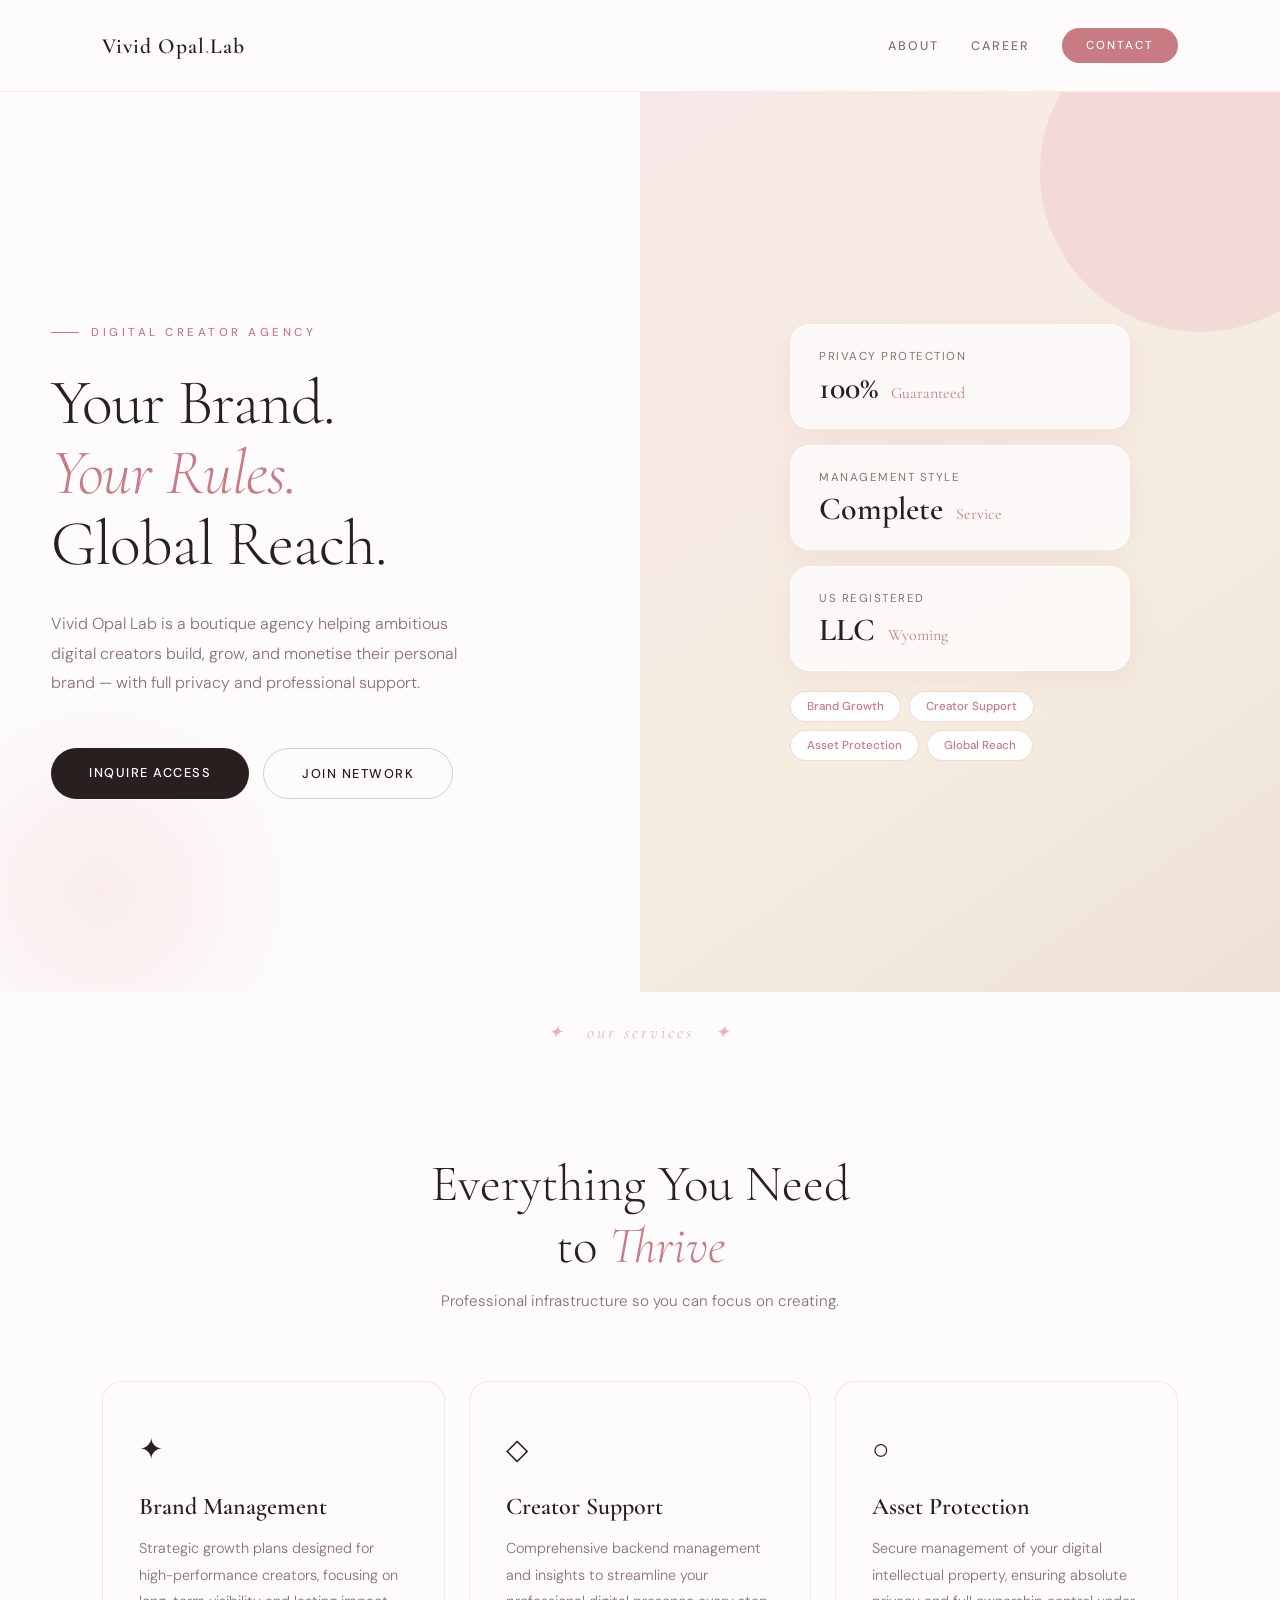
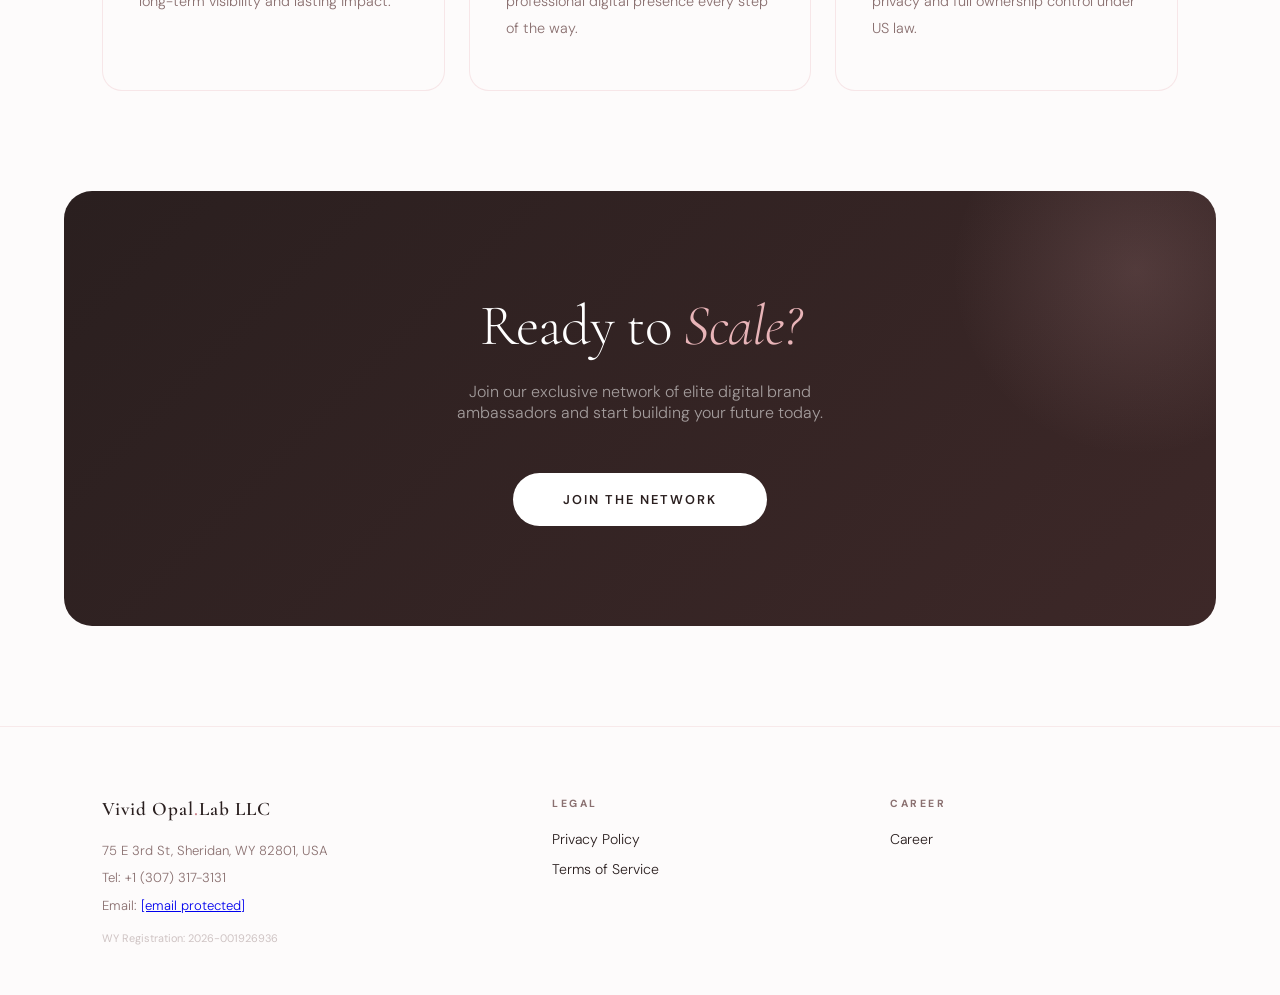
==== commit e4c8dc5a: "Update index.html" ====
--- a/index.html
+++ b/index.html
@@ -40,11 +40,15 @@
             border-bottom: 1px solid rgba(232,180,184,0.25);
         }
 
-        .logo img {
-            height: 48px;
-            width: auto;
-            display: block;
-        }
+        .logo {
+            font-family: 'Cormorant Garamond', serif;
+            font-weight: 600;
+            font-size: 1.35rem;
+            letter-spacing: 1px;
+            text-decoration: none;
+            color: var(--dark);
+        }
+        .logo span { color: var(--rose-deep); }
 
         .nav-links { display: flex; gap: 32px; align-items: center; }
         .nav-links a {
@@ -380,7 +384,7 @@
 <body>
 
 <nav>
-    <a href="index.html" class="logo"><img src="logo.png" alt="Vivid Opal Lab"></a>
+    <a href="index.html" class="logo">Vivid Opal<span>.</span>Lab</a>
     <div class="nav-links">
         <a href="#about">About</a>
         <a href="/th/">Career</a>
@@ -472,4 +476,4 @@
     <div class="footer-column" style="flex:1; min-width:140px;">
         <strong>Career</strong>
         <a href="/th/">Career</a>
-        <a href="/cdn-cgi/l/email-protection#1c7d78717+        <a href="/cdn-cgi/l/email-protection#1c7d78717
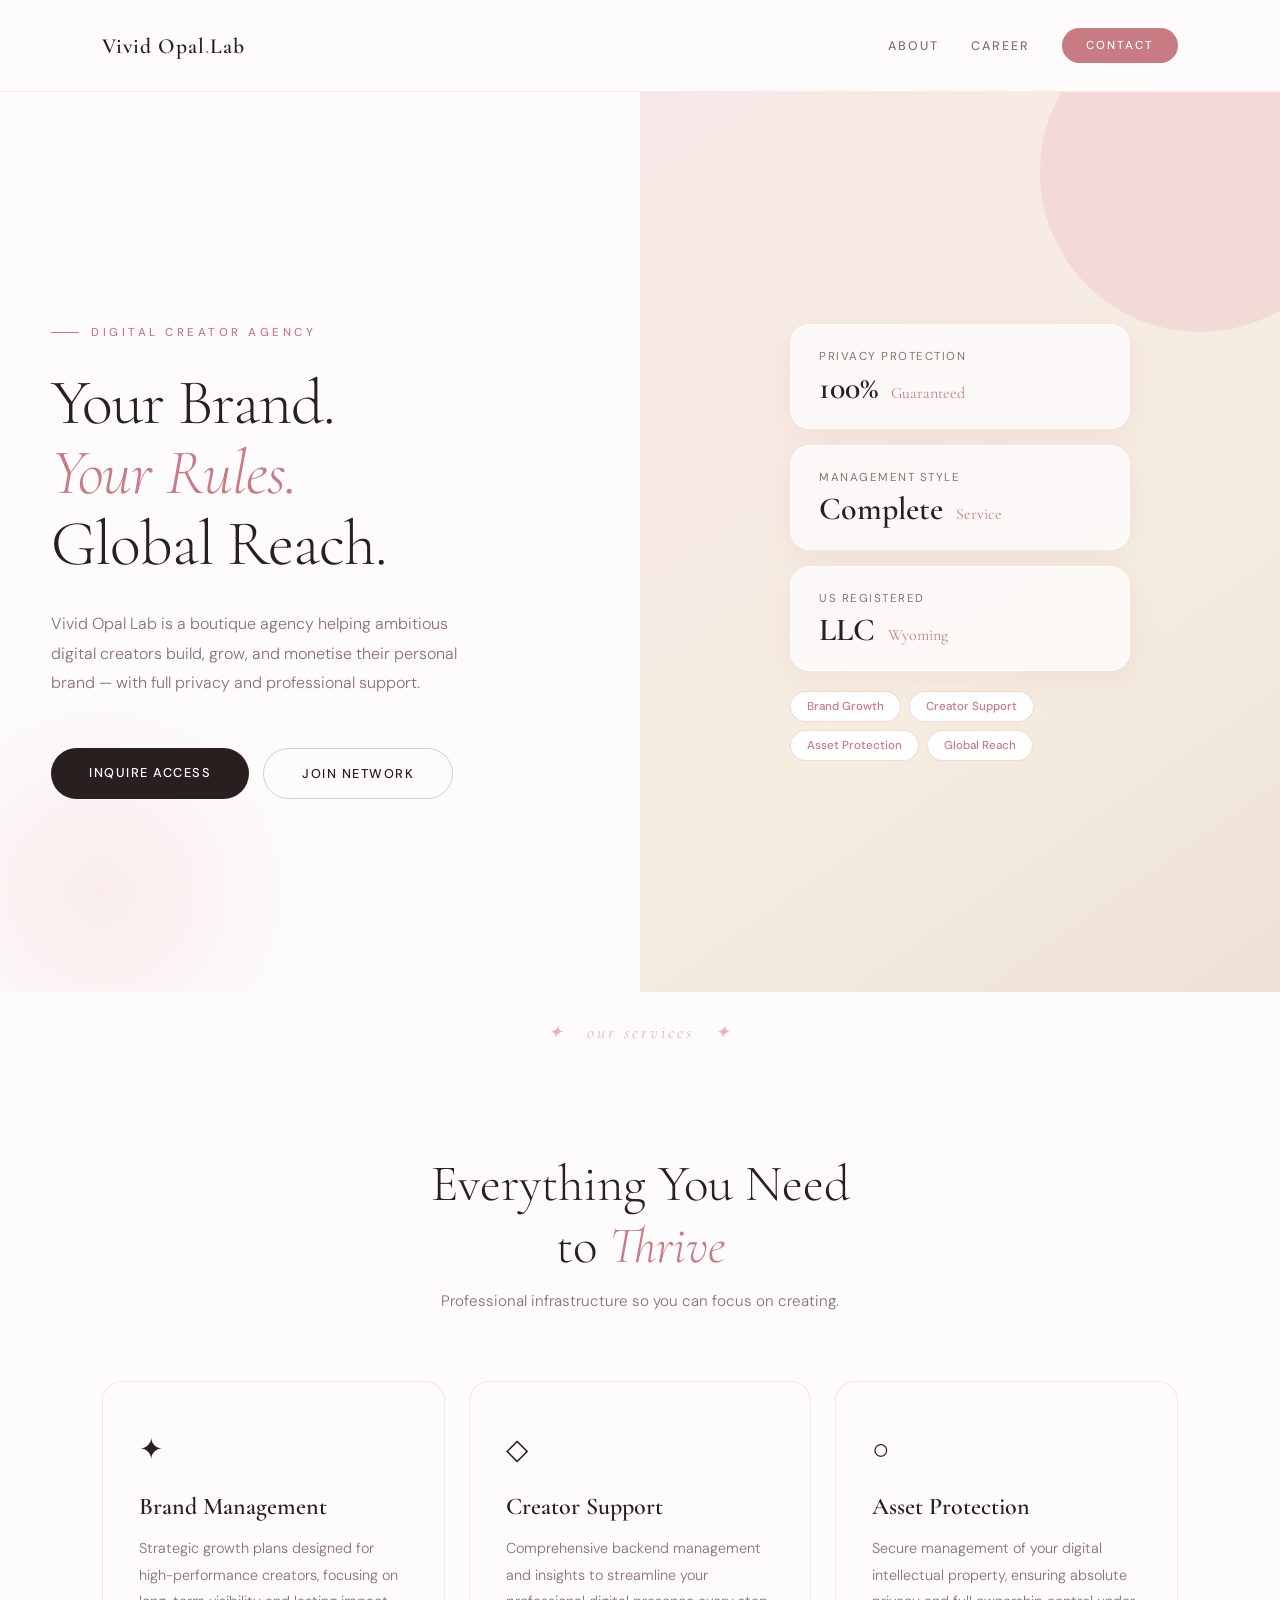
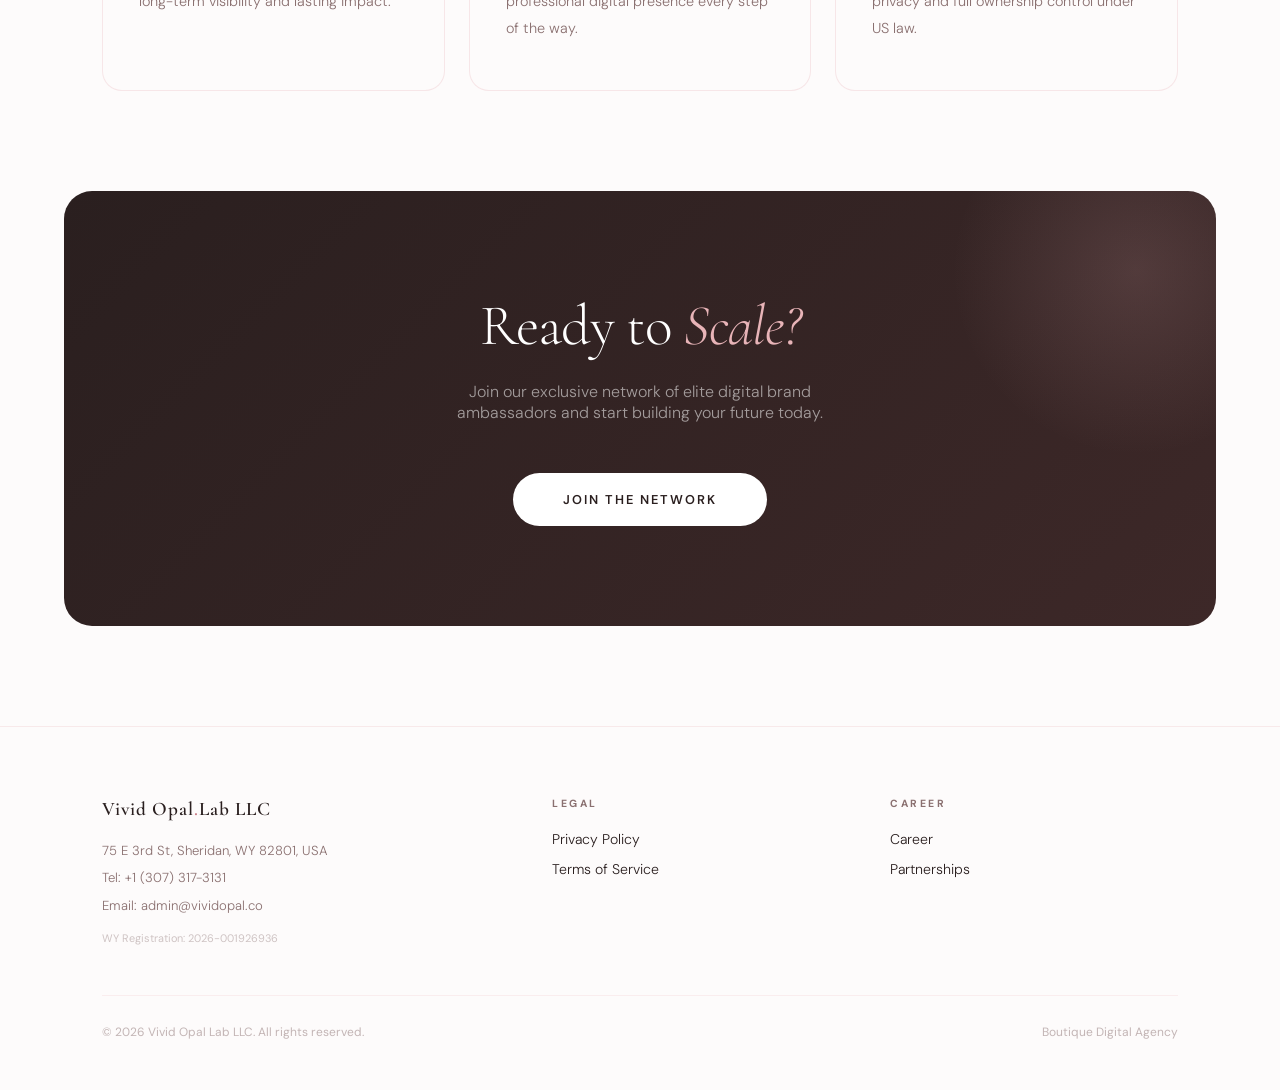
==== commit 8b9bb5ca: "Add files via upload" ====
--- a/index.html
+++ b/index.html
@@ -388,7 +388,7 @@
     <div class="nav-links">
         <a href="#about">About</a>
         <a href="/th/">Career</a>
-        <a href="/cdn-cgi/l/email-protection#5f3e3b3236311f293629363b302f3e33713c30" class="contact-btn">Contact</a>
+        <a href="mailto:admin@vividopal.co" class="contact-btn">Contact</a>
     </div>
 </nav>
 
@@ -398,7 +398,7 @@
         <h1>Your Brand.<br><em>Your Rules.</em><br>Global Reach.</h1>
         <p>Vivid Opal Lab is a boutique agency helping ambitious digital creators build, grow, and monetise their personal brand — with full privacy and professional support.</p>
         <div class="hero-btns">
-            <a href="/cdn-cgi/l/email-protection#84e5e0e9edeac4f2edf2ede0ebf4e5e8aae7eb" class="btn-main">Inquire Access</a>
+            <a href="mailto:admin@vividopal.co" class="btn-main">Inquire Access</a>
             <a href="/th/" class="btn-ghost">Join Network</a>
         </div>
     </div>
@@ -464,7 +464,7 @@
         <p>
             75 E 3rd St, Sheridan, WY 82801, USA<br>
             Tel: +1 (307) 317-3131<br>
-            Email: <a href="/cdn-cgi/l/email-protection" class="__cf_email__" data-cfemail="650401080c0b25130c130c010a1504094b060a">[email&#160;protected]</a>
+            Email: admin@vividopal.co
         </p>
         <div class="footer-reg">WY Registration: 2026-001926936</div>
     </div>
@@ -476,4 +476,13 @@
     <div class="footer-column" style="flex:1; min-width:140px;">
         <strong>Career</strong>
         <a href="/th/">Career</a>
-        <a href="/cdn-cgi/l/email-protection#1c7d78717
+        <a href="mailto:admin@vividopal.co">Partnerships</a>
+    </div>
+    <div class="footer-bottom">
+        <span>© 2026 Vivid Opal Lab LLC. All rights reserved.</span>
+        <span>Boutique Digital Agency</span>
+    </div>
+</footer>
+
+</body>
+</html>
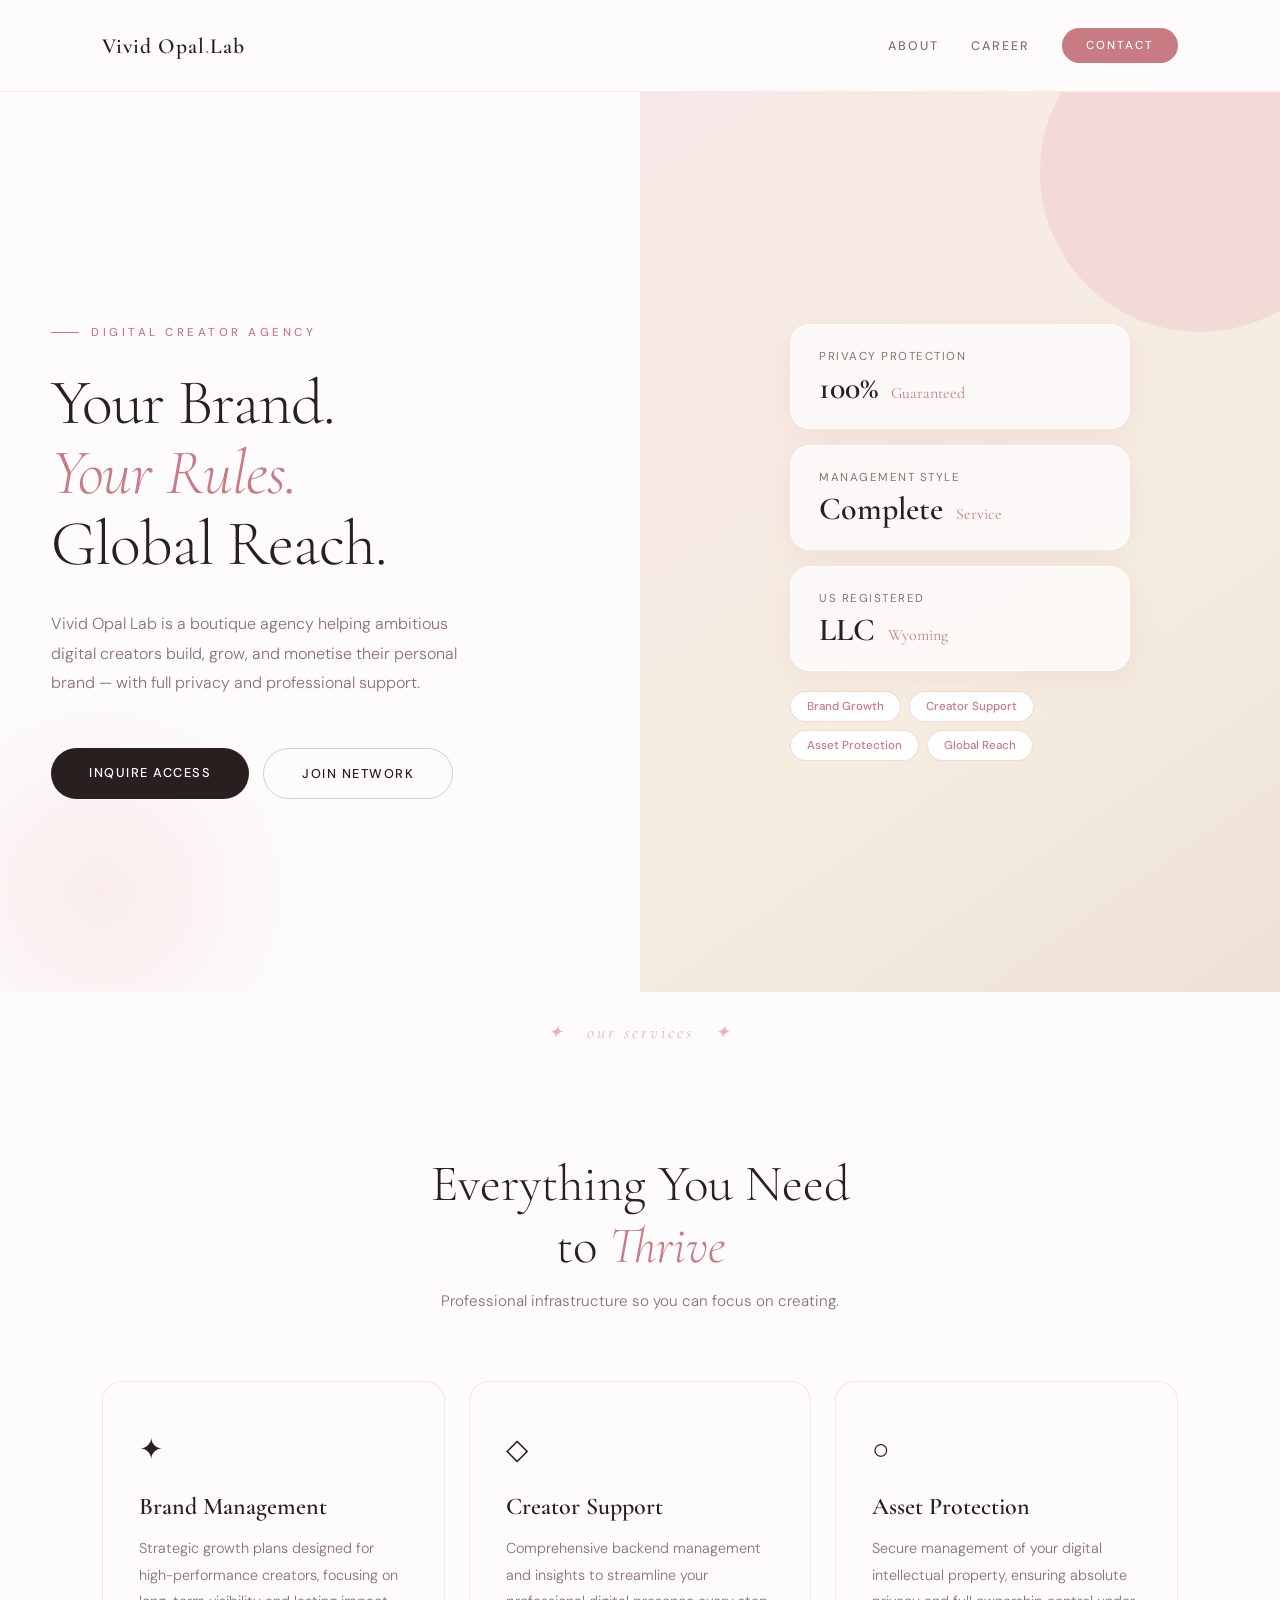
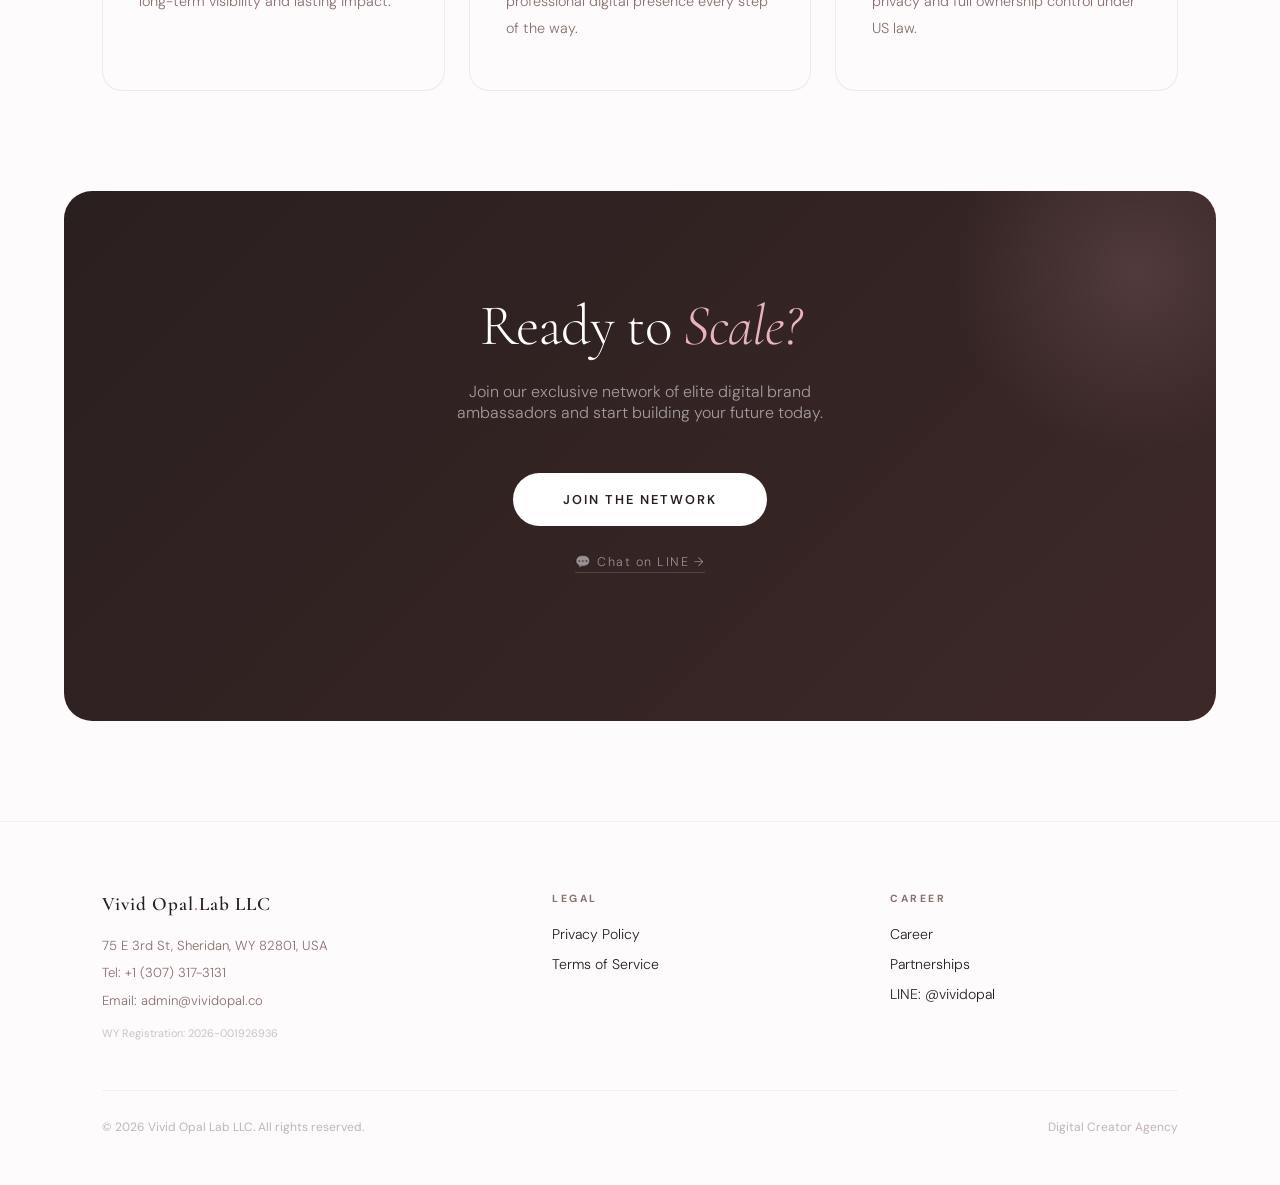
==== commit e11192c3: "Update index.html" ====
--- a/index.html
+++ b/index.html
@@ -456,6 +456,9 @@
     <h2>Ready to <em>Scale?</em></h2>
     <p>Join our exclusive network of elite digital brand ambassadors and start building your future today.</p>
     <a href="/th/" class="btn-light">Join The Network</a>
+    <p style="margin-top: 24px; position: relative; z-index: 1;">
+        <a href="https://line.me/R/ti/p/@vividopal" style="color: rgba(255,255,255,0.5); font-size: 0.78rem; letter-spacing: 1.5px; text-decoration: none; border-bottom: 1px solid rgba(255,255,255,0.15); padding-bottom: 2px;" target="_blank">💬 Chat on LINE →</a>
+    </p>
 </section>
 
 <footer>
@@ -477,10 +480,11 @@
         <strong>Career</strong>
         <a href="/th/">Career</a>
         <a href="mailto:admin@vividopal.co">Partnerships</a>
+        <a href="https://line.me/R/ti/p/@vividopal" target="_blank">LINE: @vividopal</a>
     </div>
     <div class="footer-bottom">
         <span>© 2026 Vivid Opal Lab LLC. All rights reserved.</span>
-        <span>Boutique Digital Agency</span>
+        <span>Digital Creator Agency</span>
     </div>
 </footer>
 
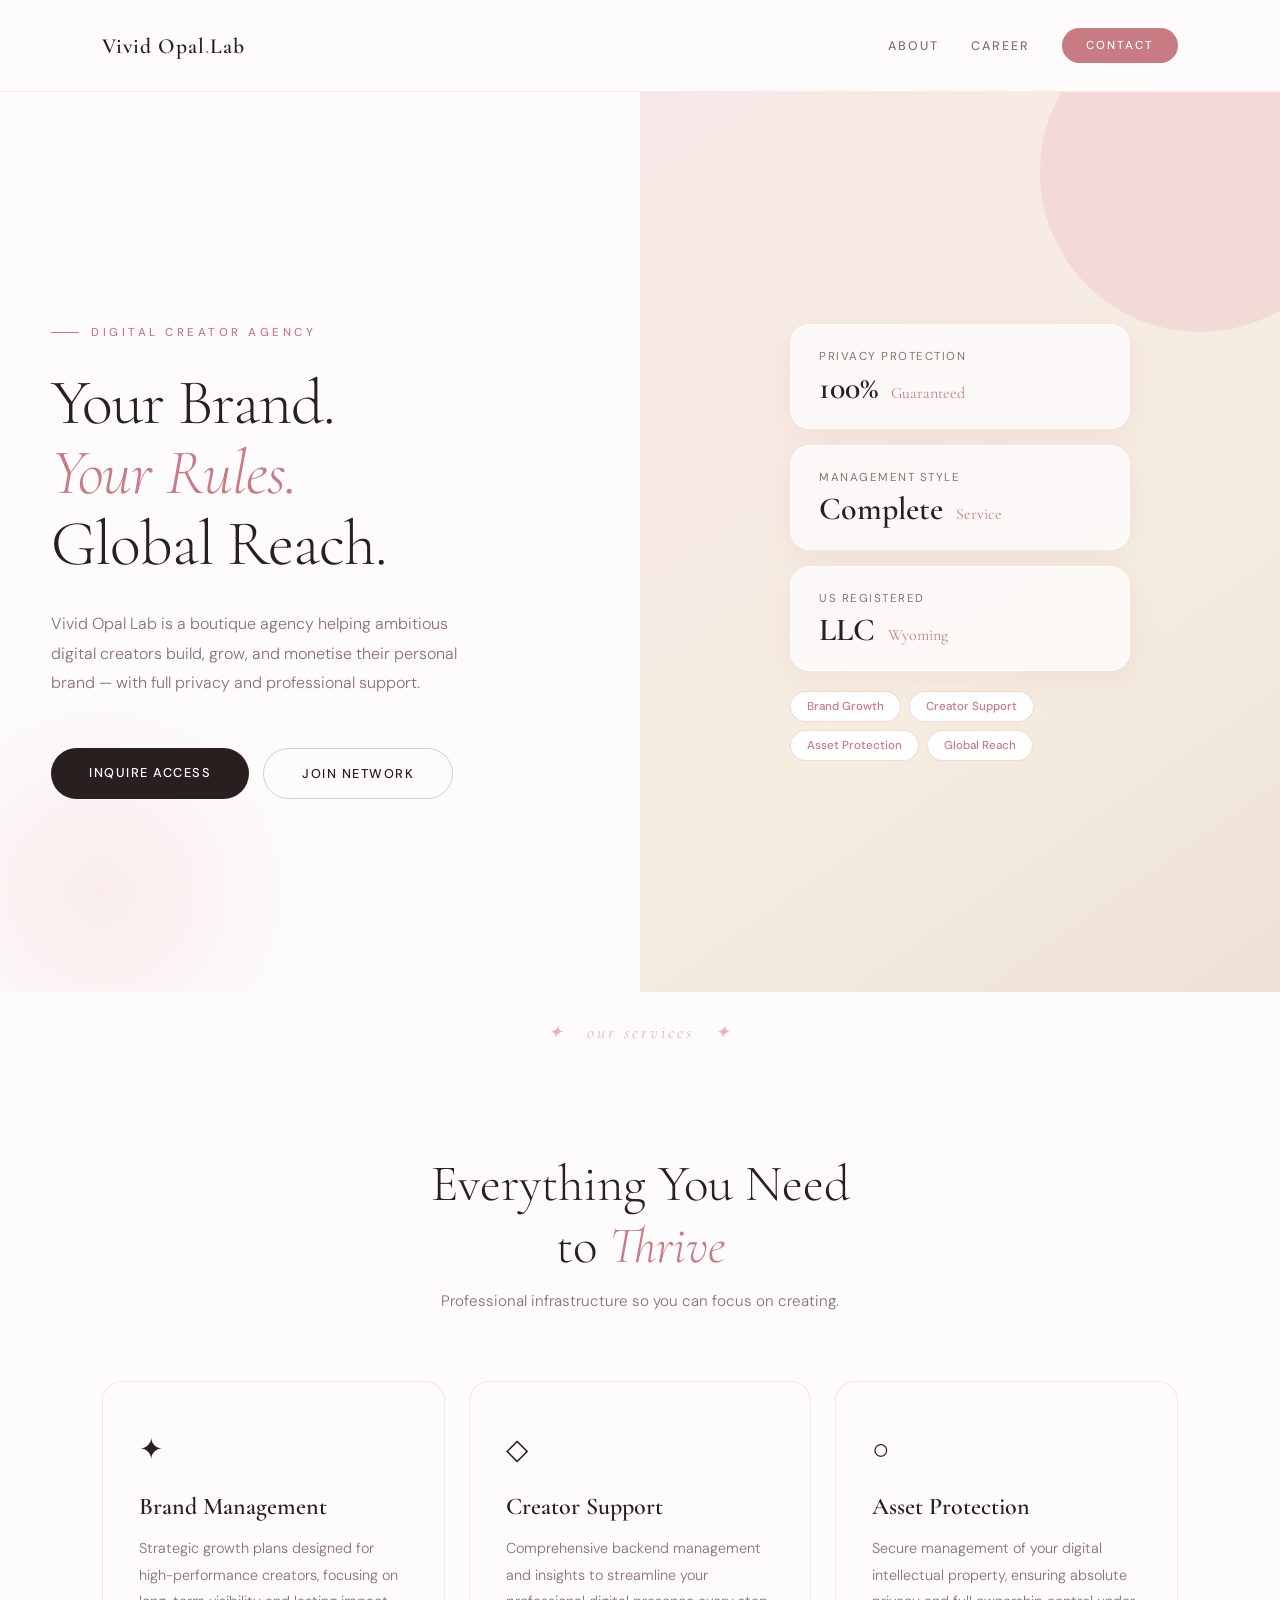
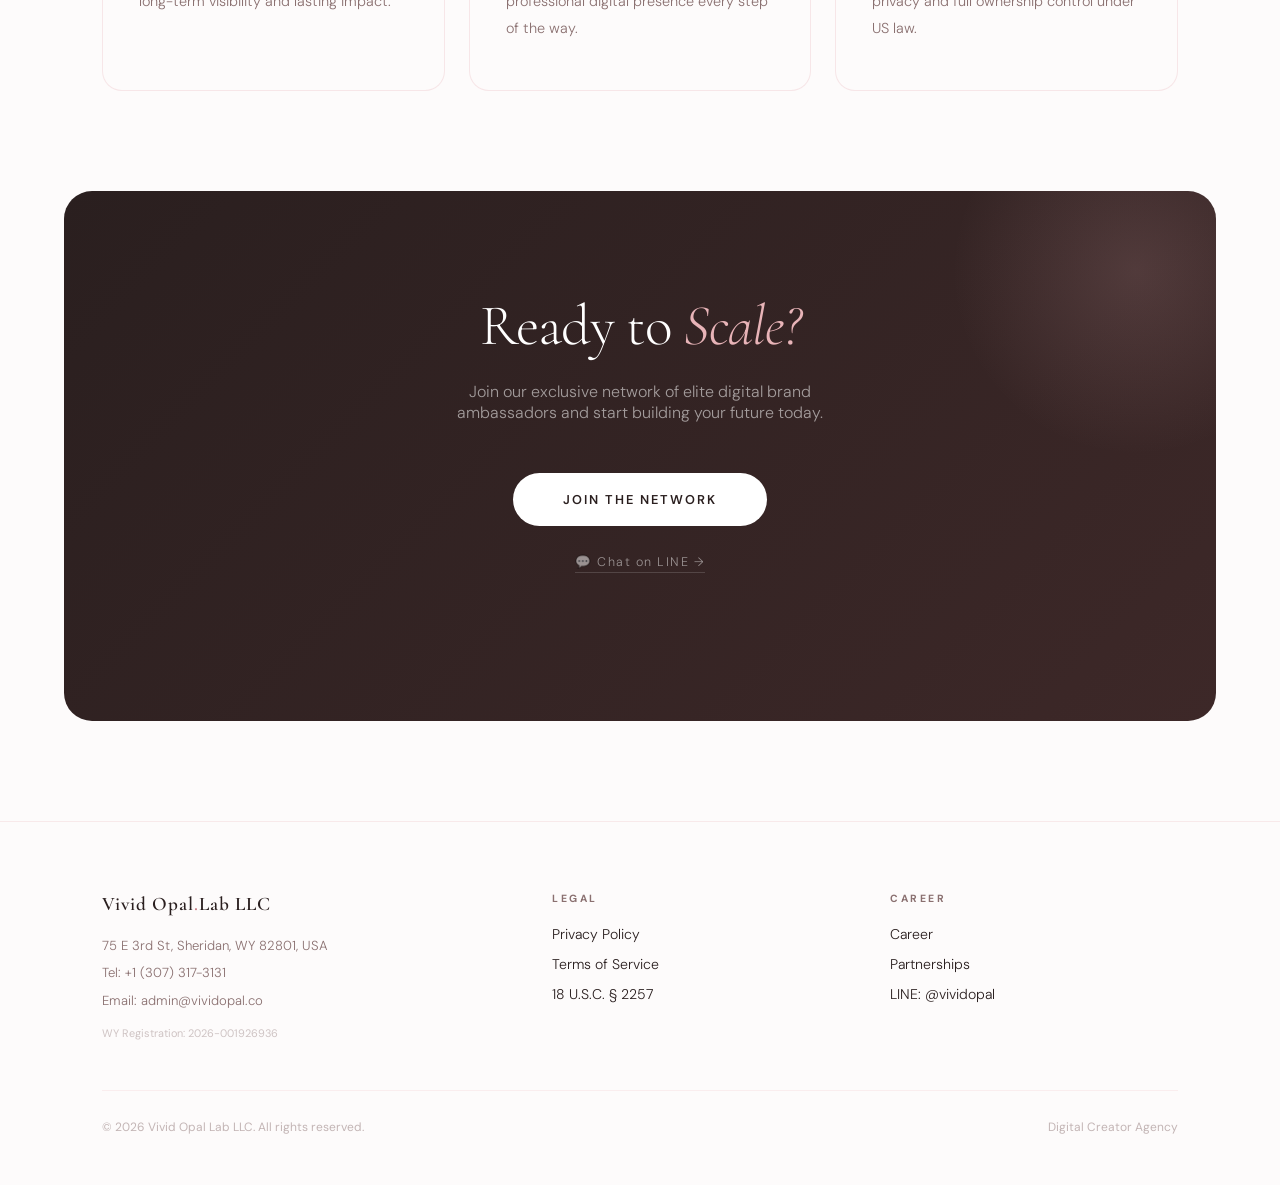
==== commit 7edb624d: "Update index.html" ====
--- a/index.html
+++ b/index.html
@@ -475,6 +475,7 @@
         <strong>Legal</strong>
         <a href="privacy.html">Privacy Policy</a>
         <a href="tos.html">Terms of Service</a>
+        <a href="/2257.html">18 U.S.C. § 2257</a>
     </div>
     <div class="footer-column" style="flex:1; min-width:140px;">
         <strong>Career</strong>
